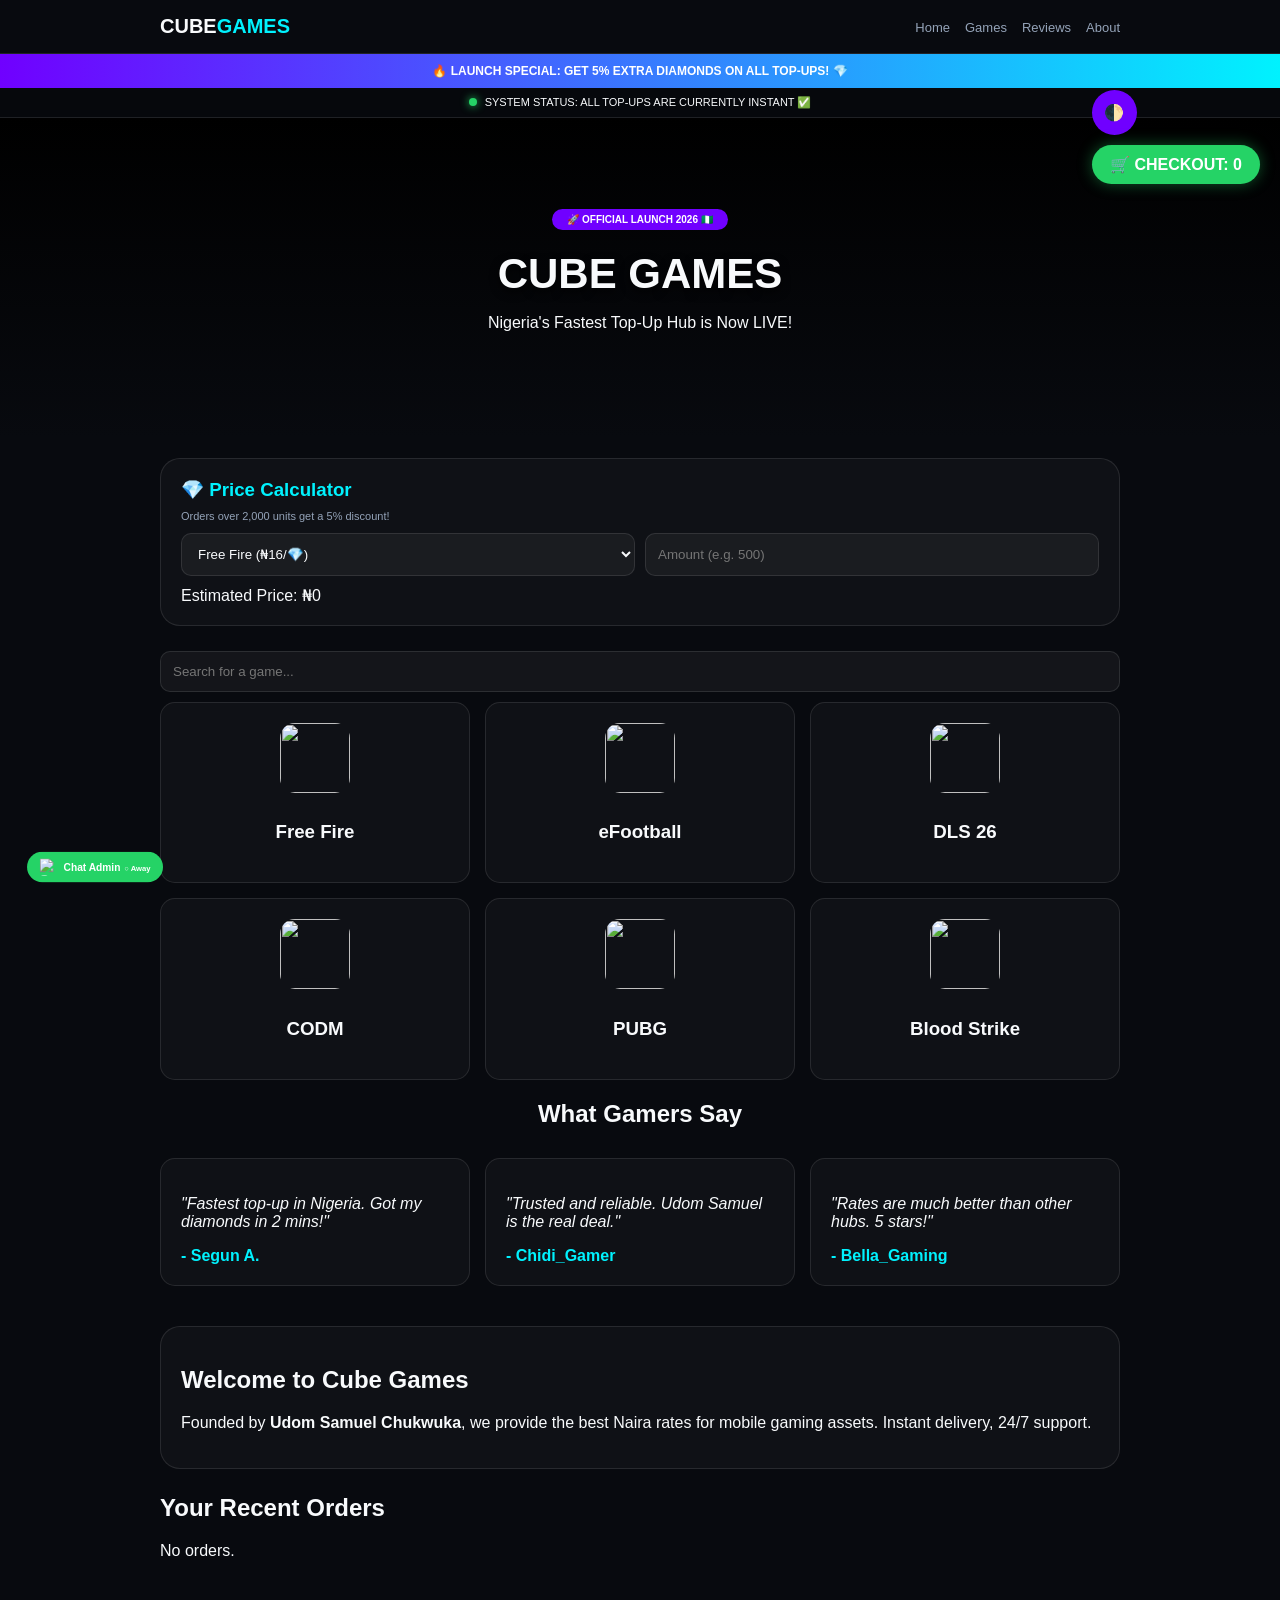
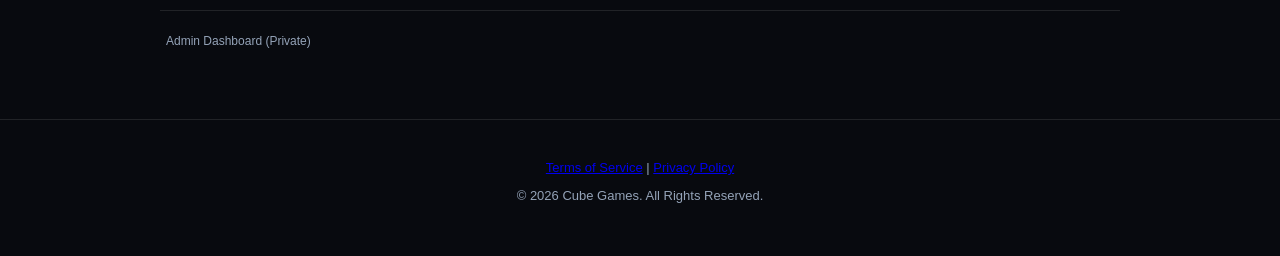
==== index.html @ 89adf10e "Update index.html" ====
<!DOCTYPE html>
<html lang="en">
<head>
    <meta charset="UTF-8">
    <meta name="viewport" content="width=device-width, initial-scale=1.0">
    <title>Cube Games | Official Launch 2026</title>
    <link rel="stylesheet" href="style.css">
</head>
<body>

    <nav class="main-nav">
        <div class="nav-container">
            <div class="logo">CUBE<span>GAMES</span></div>
            <ul class="nav-links">
                <li><a href="#">Home</a></li>
                <li><a href="#gameGrid">Games</a></li>
                <li><a href="#testimonials">Reviews</a></li>
                <li><a href="#aboutUs">About</a></li>
            </ul>
        </div>
    </nav>

    <div id="announcement-bar">🔥 LAUNCH SPECIAL: GET 5% EXTRA DIAMONDS ON ALL TOP-UPS! 💎</div>
    <div id="notification-toast" class="toast"></div>
    <div id="status-bar">
        <span id="status-dot"></span> 
        <span id="status-text">SYSTEM STATUS: ALL TOP-UPS ARE CURRENTLY INSTANT ✅</span>
    </div>

    <div class="top-controls">
        <div class="theme-switch" onclick="toggleTheme()" title="Switch Theme">🌓</div>
        <div class="cart-status pulsing-cart" onclick="openCart()">
            🛒 <span class="cart-text">CHECKOUT:</span> <span id="cart-count">0</span>
        </div>
    </div>

    <a href="https://wa.me/2349151827546" class="floating-wa" target="_blank">
        <img src="https://upload.wikimedia.org/wikipedia/commons/6/6b/WhatsApp.svg" alt="Support">
        <div class="wa-info">
            <span>Chat Admin</span>
            <small id="admin-online-status">● Online</small>
        </div>
    </a>

    <header style="background-image: url('https://images.unsplash.com/photo-1542751371-adc38448a05e?ixlib=rb-1.2.1&auto=format&fit=crop&w=1350&q=80'); background-size: cover; background-position: center;">
        <div class="header-overlay"></div>
        <div class="header-content">
            <div class="badge">🚀 OFFICIAL LAUNCH 2026 🇳🇬</div>
            <h1>CUBE GAMES</h1>
            <p>Nigeria's Fastest Top-Up Hub is Now LIVE!</p>
        </div>
    </header>

    <div class="container">
        <div class="calc-section">
            <h3 style="margin-top:0; color:var(--primary-neon);">💎 Price Calculator</h3>
            <p style="font-size: 11px; color: var(--text-dim); margin-top: -10px;">Orders over 2,000 units get a 5% discount!</p>
            <div class="calc-grid">
                <select id="calcGame" onchange="calculatePrice()">
                    <option value="16">Free Fire (₦16/💎)</option>
                    <option value="25">eFootball (₦25/🪙)</option>
                    <option value="22">PUBG (₦22/UC)</option>
                    <option value="20">CODM (₦20/CP)</option>
                    <option value="18">DLS (₦18/💎)</option>
                </select>
                <input type="number" id="calcAmount" placeholder="Amount (e.g. 500)" onkeyup="calculatePrice()">
            </div>
            <div id="calcResult">Estimated Price: ₦0</div>
        </div>

        <div class="search-container">
            <input type="text" id="gameSearch" placeholder="Search for a game..." onkeyup="filterGames()">
        </div>

        <div class="game-grid" id="gameGrid">
            <div class="game-card" onclick="openModal('Free Fire', ['100 Diamonds - ₦1,600', '210 Diamonds - ₦3,200', '530 Diamonds - ₦7,800', 'Weekly Membership - ₦2,800', 'Level Up Pass - ₦1,500', 'Free Fire Airdrop - ₦0'])">
                <img src="https://img-cdn-sg.payermax.com/shoplay365/prod/upload/app-goods/freefire_appicon20241213090003604.png" class="game-icon-img">
                <h3 class="game-name">Free Fire</h3>
            </div>
            <div class="game-card" onclick="openModal('eFootball', ['130 Coins - ₦1,850', '340 Coins - ₦4,500', '1040 Coins - ₦12,800', '2130 Coins - ₦24,500'])">
                <img src="https://encrypted-tbn0.gstatic.com/images?q=tbn:ANd9GcSPVoiqntxOdwGFkT7midkw8xbImnIUMeHL_JVeakk0kyO04K9OmxuhFWQ&s=10" class="game-icon-img">
                <h3 class="game-name">eFootball</h3>
            </div>
            <div class="game-card" onclick="openModal('DLS 26', ['90 Gems - ₦4,400', '400 Gems - ₦16,000', '1200 Gems - ₦44,000', '900 coins - ₦4,400', 'Season pass - ₦9,900', '1750 coins - ₦10,500', '3000 coins - ₦18,150', '5000 coins - ₦22,000', 'Premium season pass - ₦22,000'])">
                <img src="https://encrypted-tbn0.gstatic.com/images?q=tbn:ANd9GcSEayW0Mo0uObboH7kC8DFHRK_MJM0CxOuMrg&s" class="game-icon-img">
                <h3 class="game-name">DLS 26</h3>
            </div>
            <div class="game-card" onclick="openModal('CODM', ['80 CP - ₦1,650', '420 CP - ₦8,200', '880 CP - ₦16,500'])">
                <img src="https://cdn.moogold.com/2022/03/call-of-duty-mobile-logo.jpg" class="game-icon-img">
                <h3 class="game-name">CODM</h3>
            </div>
            <div class="game-card" onclick="openModal('PUBG Mobile', ['60 UC - ₦1,600', '325 UC - ₦7,500', '660 UC - ₦14,500'])">
                <img src="https://encrypted-tbn0.gstatic.com/images?q=tbn:ANd9GcT4KChtUlCkYBJU451pxFocL4vnPGiYvDa-sA&s" class="game-icon-img">
                <h3 class="game-name">PUBG</h3>
            </div>
            <div class="game-card" onclick="openModal('Blood Strike', ['100 Gold - ₦1,500', '500 Gold - ₦6,800', 'Strike Pass - ₦5,200'])">
                <img src="https://encrypted-tbn0.gstatic.com/images?q=tbn:ANd9GcTPVgY9WkIyJa5z8Hnwk3dyuMGz60n7Hf4eqalYZx1JTW2uKKSNlYnVenY&s=10" class="game-icon-img">
                <h3 class="game-name">Blood Strike</h3>
            </div>
        </div>

        <section class="testimonials" id="testimonials">
            <h2 style="text-align: center; margin-bottom: 30px;">What Gamers Say</h2>
            <div class="testimonial-grid">
                <div class="t-card"><p>"Fastest top-up in Nigeria. Got my diamonds in 2 mins!"</p><b>- Segun A.</b></div>
                <div class="t-card"><p>"Trusted and reliable. Udom Samuel is the real deal."</p><b>- Chidi_Gamer</b></div>
                <div class="t-card"><p>"Rates are much better than other hubs. 5 stars!"</p><b>- Bella_Gaming</b></div>
            </div>
        </section>

        <section class="about-section" id="aboutUs">
            <h2>Welcome to Cube Games</h2>
            <p>Founded by <b>Udom Samuel Chukwuka</b>, we provide the best Naira rates for mobile gaming assets. Instant delivery, 24/7 support.</p>
        </section>

        <div class="history-section"><h2>Your Recent Orders</h2><div id="historyList"></div></div>

        <div class="admin-panel" style="margin-top: 50px; border-top: 1px solid var(--glass-border); padding-top: 20px;">
            <button onclick="accessAdmin()" style="background:none; border:none; color:var(--text-dim); cursor:pointer; font-size:12px;">Admin Dashboard (Private)</button>
            <div id="adminContent" style="display:none; margin-top:20px;">
                <div style="background:var(--secondary-neon); padding:15px; border-radius:15px; text-align:center; color:white; margin-bottom:15px;">
                    <p style="margin:0; opacity:0.8;">Total Revenue (Approved)</p>
                    <h2 id="totalEarnings" style="margin:5px 0;">₦0</h2>
                </div>
                <div id="adminOrderList"></div>
                <button onclick="logoutAdmin()" class="close-btn" style="width:100%; margin-top:10px; background:var(--error-red); border:none; height:40px; border-radius:10px; color:white;">Logout</button>
            </div>
        </div>
    </div>

    <div id="cartOverlay" class="cart-modal"><div class="cart-content">
        <h2>Your Cart</h2>
        <div id="cartItemsList"></div>
        
        <div style="background:rgba(128,128,128,0.1); padding:15px; border-radius:12px; margin:15px 0;">
            <p style="margin-bottom:10px; font-weight:bold; font-size:13px;">Choose Payment Method:</p>
            <select id="paymentMethod" onchange="updatePaymentInfo()" style="margin-bottom:10px;">
                <option value="opay">OPay (9050916159)</option>
                <option value="palmpay">PalmPay (9151827546)</option>
            </select>
            <div id="paymentDisplay" style="font-size: 13px; text-align: left; padding: 10px; background: rgba(0,0,0,0.2); border-radius: 8px;">
                <b>Bank:</b> <span id="bankName">OPay</span><br>
                <b>Name:</b> UDOM SAMUEL C.<br>
                <b>Account:</b> <span id="bankAcct">9050916159</span>
            </div>
            <button onclick="copyCurrentBank()" style="background:var(--primary-neon); border:none; padding:8px 15px; border-radius:8px; font-size:11px; font-weight:bold; cursor:pointer; color:black; margin-top:10px; width:100%;">COPY ACCOUNT NUMBER</button>
        </div>

        <div style="font-size:11px; margin-bottom:15px; display:flex; gap:8px; text-align:left;">
            <input type="checkbox" id="termsAgree" style="width:18px; height:18px;"> 
            <label for="termsAgree">I confirm my Game ID is correct and I have made the payment.</label>
        </div>
        <button class="checkout-btn" onclick="processPayment()">SEND PROOF ON WHATSAPP</button>
        <button class="close-btn" onclick="closeCart()" style="width:100%; margin-top:10px; height:45px; border:none; border-radius:10px; background:#333; color:white;">Back</button>
    </div></div>

    <div id="priceModal" class="modal"><div class="modal-content">
        <h2 id="modalTitle"></h2>
        <input type="text" id="playerID" placeholder="Enter Player ID">
        <div id="extraFields" style="display:none;"><input type="text" id="orderNote" placeholder="Airdrop Price or Specific Request"></div>
        <div id="priceOptions"></div>
        <button class="close-btn" onclick="closeModal()" style="width:100%; height:45px; border:none; border-radius:10px; background:#333; color:white;">Cancel</button>
    </div></div>

    <div id="legalModal" class="modal"><div class="modal-content">
        <h2 id="legalTitle"></h2>
        <div id="legalBody" style="font-size:13px; color:var(--text-dim); line-height: 1.5; white-space: pre-line;"></div>
        <button class="close-btn" onclick="closeLegal()" style="width:100%; margin-top:15px; height:40px; border:none; border-radius:10px; background:var(--primary-neon); color:black; font-weight:bold;">Close</button>
    </div></div>

    <footer>
        <div class="footer-links">
            <a href="javascript:void(0)" onclick="openLegal('terms')">Terms of Service</a> | 
            <a href="javascript:void(0)" onclick="openLegal('privacy')">Privacy Policy</a>
        </div>
        <p>© 2026 Cube Games. All Rights Reserved.</p>
    </footer>

    <script src="script.js"></script>
</body>
</html>
---- style.css ----
:root {
    --primary-neon: #00f2fe; --secondary-neon: #7000ff; --accent-green: #25D366; --error-red: #ff4757;
    --bg-dark: #080a0f; --text-main: #f8fafc; --text-dim: #94a3b8;
    --card-bg: rgba(255, 255, 255, 0.03); --glass-border: rgba(255, 255, 255, 0.1);
}

body.light-mode { --bg-dark: #f0f4f8; --text-main: #1a202c; --text-dim: #4a5568; --card-bg: #ffffff; --glass-border: rgba(0,0,0,0.1); }

* { box-sizing: border-box; -webkit-tap-highlight-color: transparent; scroll-behavior: smooth; }
body { margin: 0; background: var(--bg-dark); color: var(--text-main); font-family: 'Segoe UI', sans-serif; transition: 0.3s; }

.main-nav { background: var(--bg-dark); border-bottom: 1px solid var(--glass-border); padding: 15px 0; position: sticky; top: 0; z-index: 1200; }
.nav-container { max-width: 1000px; margin: 0 auto; display: flex; justify-content: space-between; align-items: center; padding: 0 20px; }
.logo { font-weight: bold; font-size: 20px; }
.logo span { color: var(--primary-neon); }
.nav-links { list-style: none; display: flex; gap: 15px; margin: 0; }
.nav-links a { text-decoration: none; color: var(--text-dim); font-size: 13px; }

#announcement-bar { background: linear-gradient(90deg, var(--secondary-neon), var(--primary-neon)); color: white; text-align: center; padding: 10px; font-size: 12px; font-weight: bold; }
#status-bar { padding: 8px; text-align: center; font-size: 11px; background: rgba(0,0,0,0.2); border-bottom: 1px solid var(--glass-border); }
#status-dot { height: 8px; width: 8px; background: var(--accent-green); border-radius: 50%; display: inline-block; margin-right: 5px; box-shadow: 0 0 8px var(--accent-green); }

header { height: 320px; display: flex; align-items: center; justify-content: center; background: #000; position: relative; overflow: hidden; }
.header-overlay { position: absolute; width: 100%; height: 100%; background: linear-gradient(to bottom, transparent, var(--bg-dark)); }
.header-content { position: relative; z-index: 2; text-align: center; }
.header-content h1 { font-size: 42px; margin: 10px 0; text-shadow: 0 4px 10px rgba(0,0,0,0.8); }
.badge { background: var(--secondary-neon); color: white; padding: 5px 15px; border-radius: 50px; font-size: 10px; font-weight: bold; margin-bottom: 10px; display: inline-block; }

.container { max-width: 1000px; margin: 0 auto; padding: 20px; }
.calc-section, .about-section { background: var(--card-bg); padding: 20px; border-radius: 20px; border: 1px solid var(--glass-border); margin-bottom: 25px; }
.calc-grid { display: grid; grid-template-columns: 1fr 1fr; gap: 10px; margin-top: 10px; }

.game-grid { display: grid; grid-template-columns: repeat(2, 1fr); gap: 15px; }
@media (min-width: 768px) { .game-grid { grid-template-columns: repeat(3, 1fr); } }

.game-card { background: var(--card-bg); border: 1px solid var(--glass-border); padding: 20px; border-radius: 15px; text-align: center; cursor: pointer; transition: 0.3s; }
.game-card:hover { transform: translateY(-5px); border-color: var(--primary-neon); }
.game-icon-img { width: 70px; height: 70px; border-radius: 15px; margin-bottom: 10px; }

.top-controls { position: fixed; top: 90px; right: 20px; display: flex; flex-direction: column; gap: 10px; z-index: 1100; }
.theme-switch { background: var(--secondary-neon); color: white; width: 45px; height: 45px; border-radius: 50%; display: flex; align-items: center; justify-content: center; cursor: pointer; }
.cart-status { background: var(--accent-green) !important; color: white; padding: 10px 18px; border-radius: 50px; cursor: pointer; font-weight: bold; box-shadow: 0 0 15px rgba(37,211,102,0.4); }
.pulsing-cart { animation: pulse-green 2s infinite; }
@keyframes pulse-green { 0% { transform: scale(1); } 70% { transform: scale(1.05); } 100% { transform: scale(1); } }

.floating-wa { position: fixed; bottom: 15px; left: 15px; background: var(--accent-green); color: white; padding: 8px 15px; border-radius: 50px; text-decoration: none; z-index: 1500; display: flex; align-items: center; gap: 8px; font-weight: bold;transform: scale(0.85); /* Shrinks the entire button by 15% */}

.floating-wa img { width: 20px; /* Smaller WhatsApp logo */height: 20px; }

.wa-info span { font-size: 12px; /* Smaller text */ }

.wa-info small { font-size: 9px;}


.modal, .cart-modal { display: none; position: fixed; top: 0; left: 0; width: 100%; height: 100%; background: rgba(0,0,0,0.85); z-index: 2000; justify-content: center; align-items: center; backdrop-filter: blur(8px); }
.modal-content, .cart-content { background: var(--bg-dark); padding: 25px; border-radius: 25px; width: 90%; max-width: 400px; border: 1px solid var(--glass-border); text-align: center; }

input, select { width: 100%; padding: 12px; margin-bottom: 10px; background: rgba(128,128,128,0.1); border: 1px solid var(--glass-border); color: var(--text-main); border-radius: 10px; outline: none; }
.checkout-btn { width: 100%; padding: 15px; background: var(--accent-green); border: none; color: white; border-radius: 12px; font-weight: bold; cursor: pointer; }

.testimonial-grid { display: grid; grid-template-columns: repeat(auto-fit, minmax(250px, 1fr)); gap: 15px; margin-bottom: 40px; }
.t-card { background: var(--card-bg); border: 1px solid var(--glass-border); padding: 20px; border-radius: 15px; font-style: italic; }
.t-card b { display: block; margin-top: 10px; font-style: normal; color: var(--primary-neon); }

footer { text-align: center; padding: 40px 20px; border-top: 1px solid var(--glass-border); margin-top: 50px; font-size: 13px; color: var(--text-dim); }
.toast { position: fixed; bottom: 20px; right: -350px; background: #111; border-left: 4px solid var(--primary-neon); padding: 15px; transition: 0.5s; z-index: 3000; color: white; border-radius: 8px; }
.toast.show { right: 20px; }
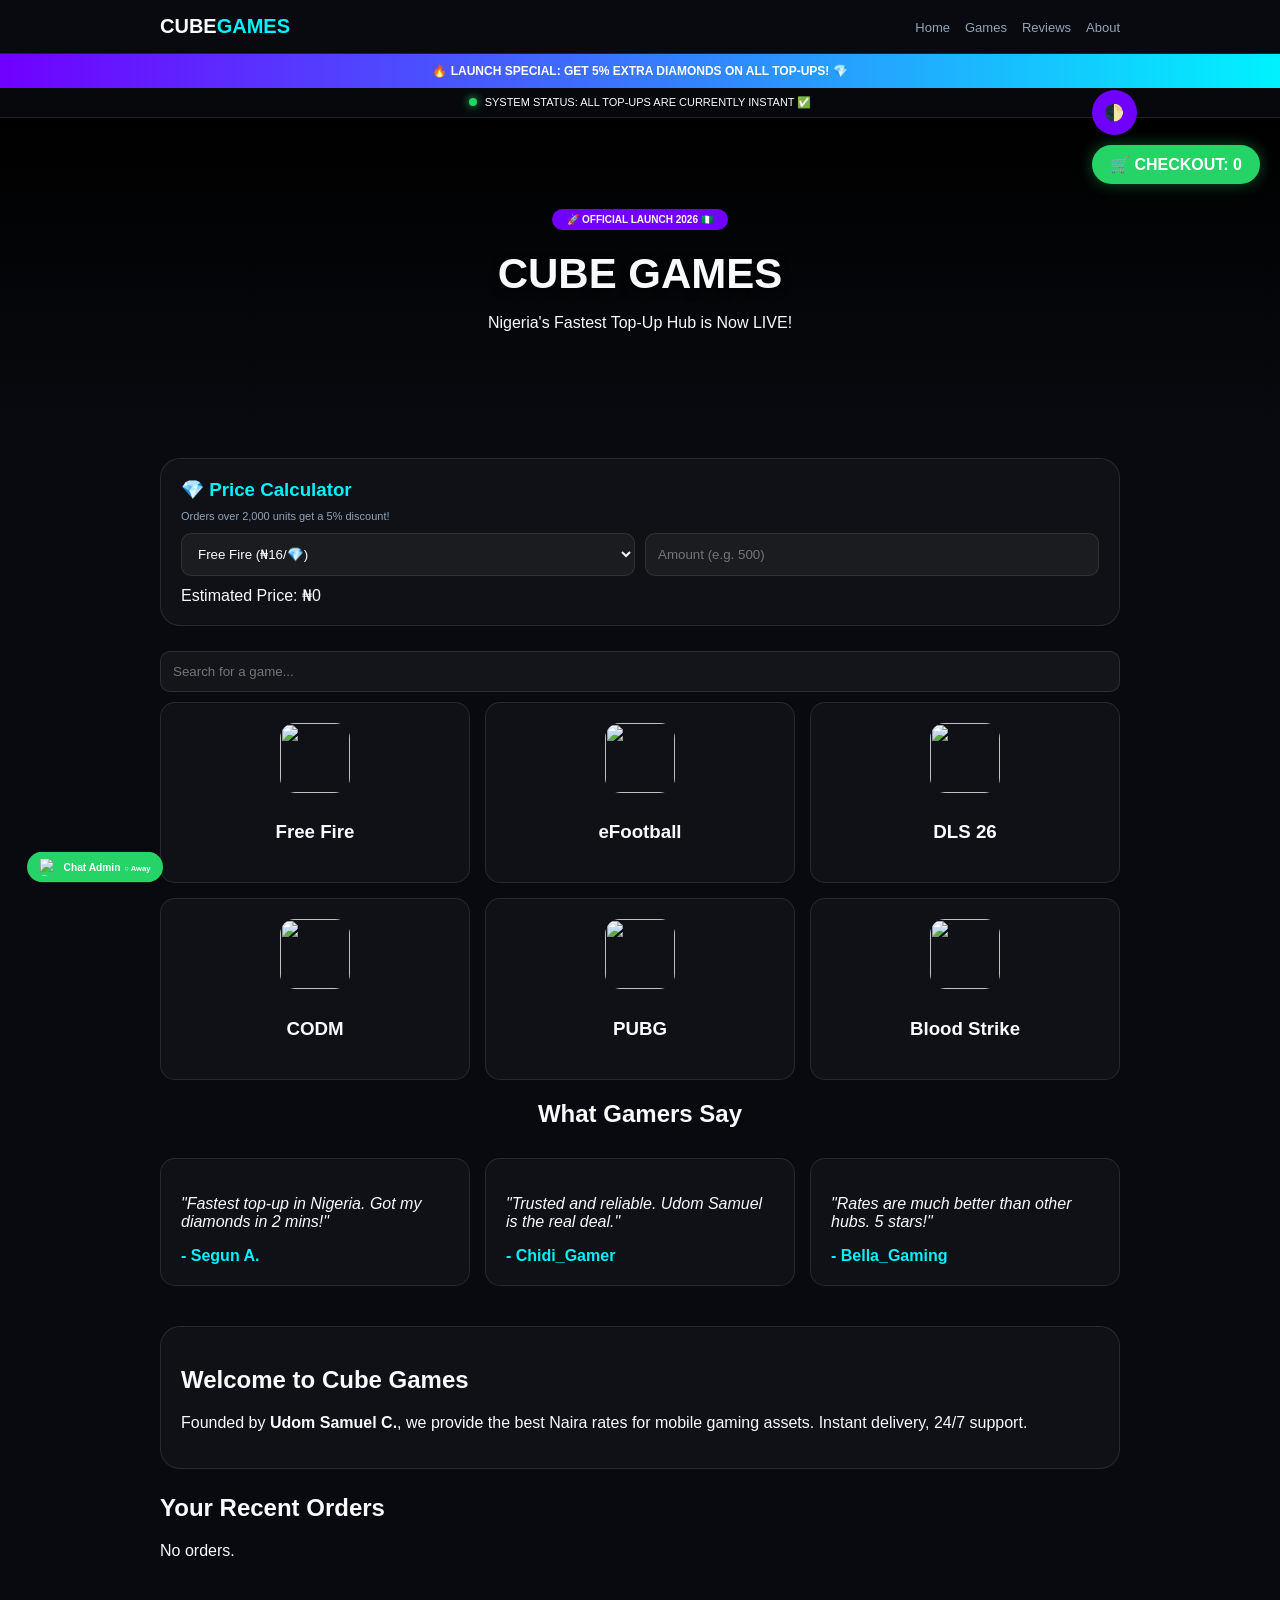
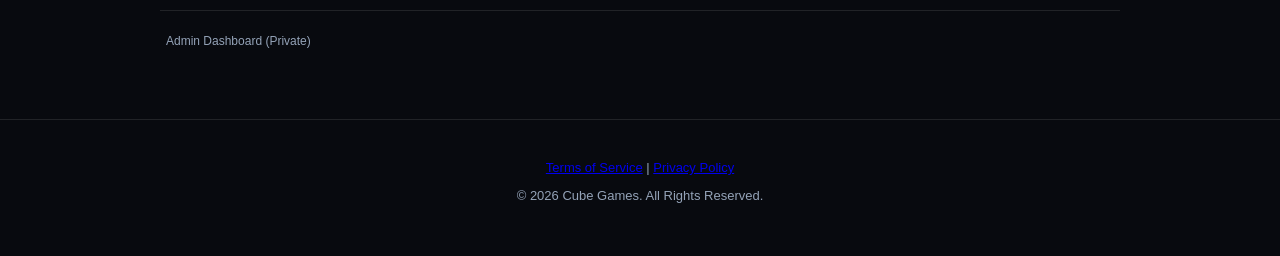
==== commit 34d213f8: "Update index.html" ====
--- a/index.html
+++ b/index.html
@@ -73,23 +73,23 @@
         </div>
 
         <div class="game-grid" id="gameGrid">
-            <div class="game-card" onclick="openModal('Free Fire', ['100 Diamonds - ₦1,600', '210 Diamonds - ₦3,200', '530 Diamonds - ₦7,800', 'Weekly Membership - ₦2,800', 'Level Up Pass - ₦1,500', 'Free Fire Airdrop - ₦0'])">
+            <div class="game-card" onclick="openModal('Free Fire', ['100 Diamonds - ₦1,600', '210 Diamonds - ₦3,200', '530 Diamonds - ₦7,800', '1000 Diamonds - ₦16,000', '2000 Diamonds - ₦31,800', 'Weekly Membership - ₦2,800', 'Level Up Pass - ₦1,500', 'Free Fire Airdrop - ₦0'])">
                 <img src="https://img-cdn-sg.payermax.com/shoplay365/prod/upload/app-goods/freefire_appicon20241213090003604.png" class="game-icon-img">
                 <h3 class="game-name">Free Fire</h3>
             </div>
-            <div class="game-card" onclick="openModal('eFootball', ['130 Coins - ₦1,850', '340 Coins - ₦4,500', '1040 Coins - ₦12,800', '2130 Coins - ₦24,500'])">
+            <div class="game-card" onclick="openModal('eFootball', ['137 Coins - ₦2,100', '315 Coins - ₦4,800', '578 Coins - ₦8,400', '788 Coins - ₦11,500', '1092 Coins - ₦16,000', '2237 Coins - ₦32,000', '3413 Coins - ₦46,500', '5985 Coins - ₦76,500'])">
                 <img src="https://encrypted-tbn0.gstatic.com/images?q=tbn:ANd9GcSPVoiqntxOdwGFkT7midkw8xbImnIUMeHL_JVeakk0kyO04K9OmxuhFWQ&s=10" class="game-icon-img">
                 <h3 class="game-name">eFootball</h3>
             </div>
-            <div class="game-card" onclick="openModal('DLS 26', ['90 Gems - ₦4,400', '400 Gems - ₦16,000', '1200 Gems - ₦44,000', '900 coins - ₦4,400', 'Season pass - ₦9,900', '1750 coins - ₦10,500', '3000 coins - ₦18,150', '5000 coins - ₦22,000', 'Premium season pass - ₦22,000'])">
+            <div class="game-card" onclick="openModal('DLS 26', ['90 Diamonds - ₦4,400', '900 Coins - ₦4,400', 'Season pass - ₦9,900', '1750 coins - ₦10,450', '400 Diamonds - ₦16,500', '3000 Coins - ₦18,150', 'Premium Season Pass - ₦22,000', '5000 Coins - ₦22,000', '910 Diamonds - ₦33,000', '2700 Diamonds - ₦77,000', '9000 Coins - ₦85,000', '6000 Diamonds - ₦150,000'])">
                 <img src="https://encrypted-tbn0.gstatic.com/images?q=tbn:ANd9GcSEayW0Mo0uObboH7kC8DFHRK_MJM0CxOuMrg&s" class="game-icon-img">
                 <h3 class="game-name">DLS 26</h3>
             </div>
-            <div class="game-card" onclick="openModal('CODM', ['80 CP - ₦1,650', '420 CP - ₦8,200', '880 CP - ₦16,500'])">
+            <div class="game-card" onclick="openModal('CODM', ['30 CP - ₦660', '80 CP - ₦1,650', '420 CP - ₦8,250', '880 CP - ₦16,500', '2400 CP -₦41,250', '5000 CP - ₦82,500', '10800 CP - ₦160,000', 'Battle Pass - ₦7,400', 'Battle Pass Bundle - ₦18,150'])">
                 <img src="https://cdn.moogold.com/2022/03/call-of-duty-mobile-logo.jpg" class="game-icon-img">
                 <h3 class="game-name">CODM</h3>
             </div>
-            <div class="game-card" onclick="openModal('PUBG Mobile', ['60 UC - ₦1,600', '325 UC - ₦7,500', '660 UC - ₦14,500'])">
+            <div class="game-card" onclick="openModal('PUBG Mobile', ['60 UC - ₦2,145', '300 + 25 UC - ₦9,075', '600 + 60 UC - ₦17,600', '1,500 + 300 - ₦42,350', '3,000 + 850 UC - ₦85,250', '6,000 + 2,100 UC - ₦85,650'])">
                 <img src="https://encrypted-tbn0.gstatic.com/images?q=tbn:ANd9GcT4KChtUlCkYBJU451pxFocL4vnPGiYvDa-sA&s" class="game-icon-img">
                 <h3 class="game-name">PUBG</h3>
             </div>
@@ -110,7 +110,7 @@
 
         <section class="about-section" id="aboutUs">
             <h2>Welcome to Cube Games</h2>
-            <p>Founded by <b>Udom Samuel Chukwuka</b>, we provide the best Naira rates for mobile gaming assets. Instant delivery, 24/7 support.</p>
+            <p>Founded by <b>Udom Samuel C.</b>, we provide the best Naira rates for mobile gaming assets. Instant delivery, 24/7 support.</p>
         </section>
 
         <div class="history-section"><h2>Your Recent Orders</h2><div id="historyList"></div></div>
@@ -178,4 +178,5 @@
 
     <script src="script.js"></script>
 </body>
-</html>
+                </html>
+    
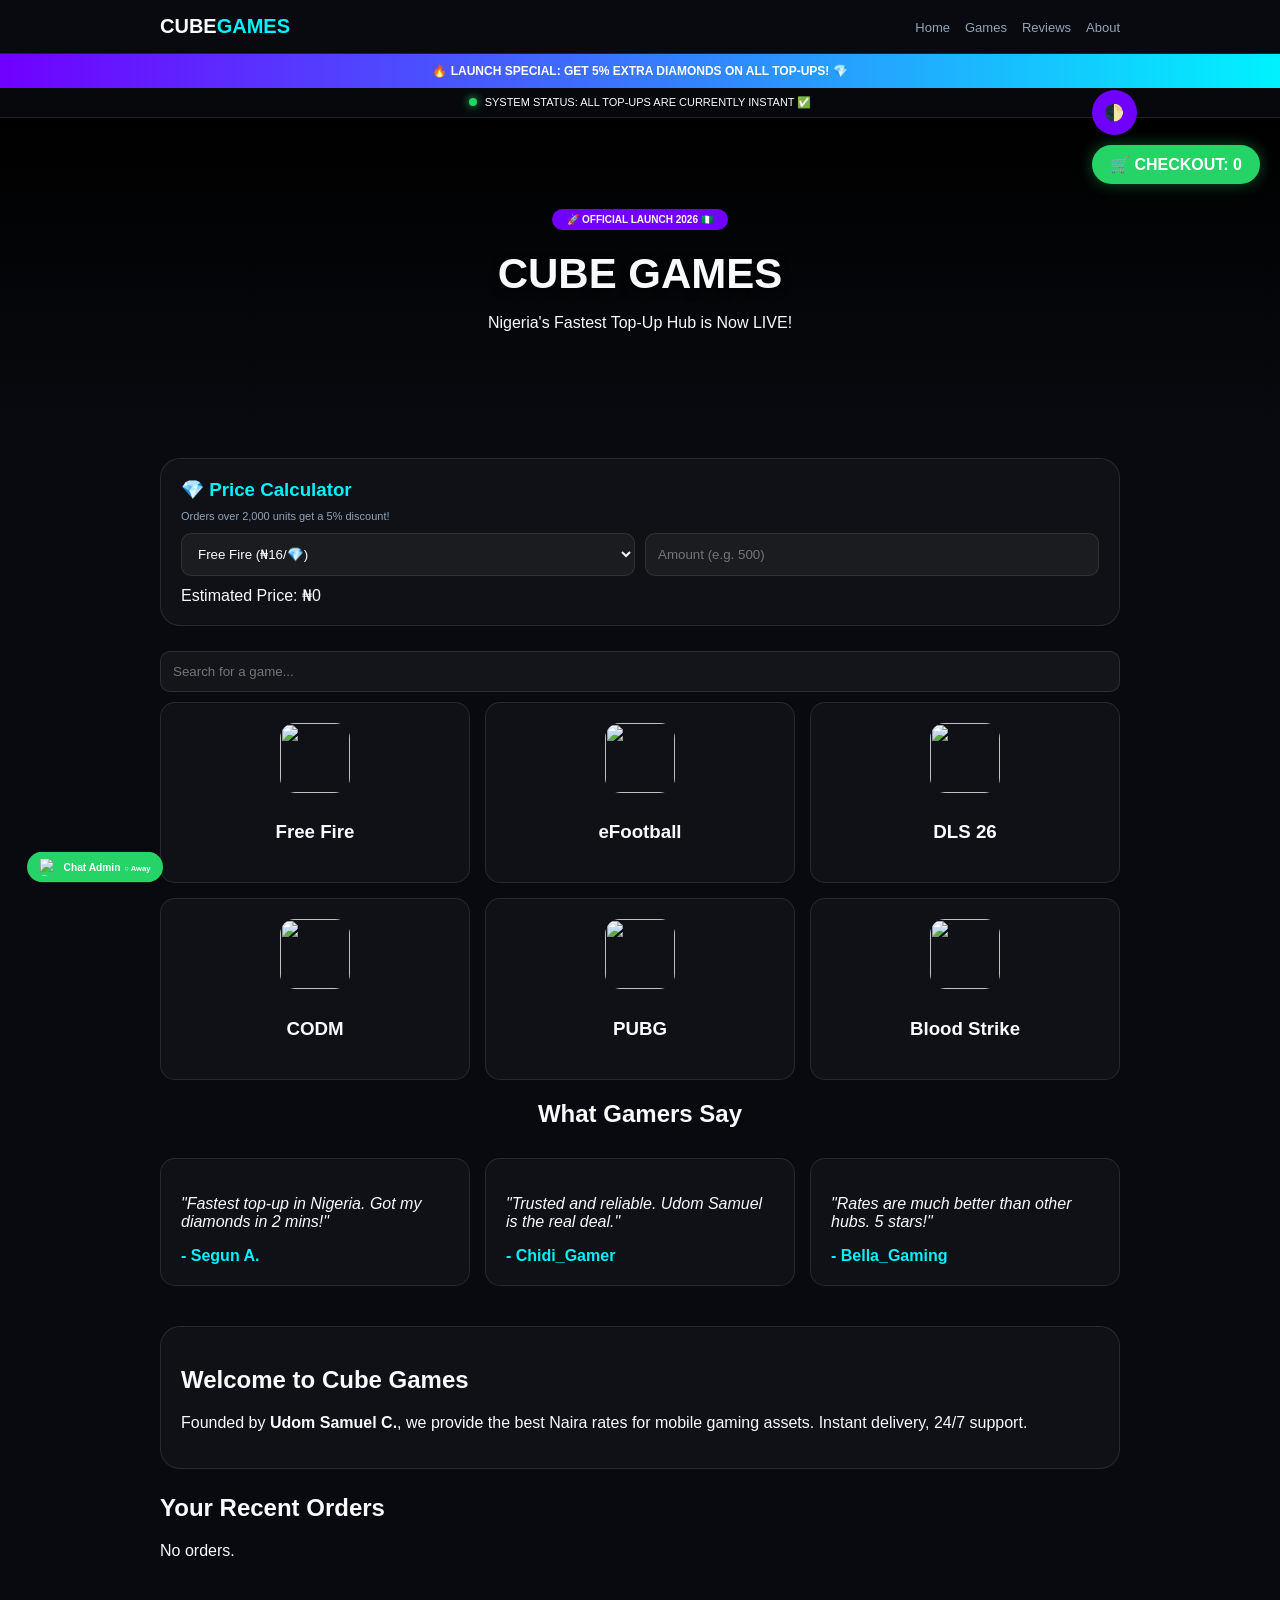
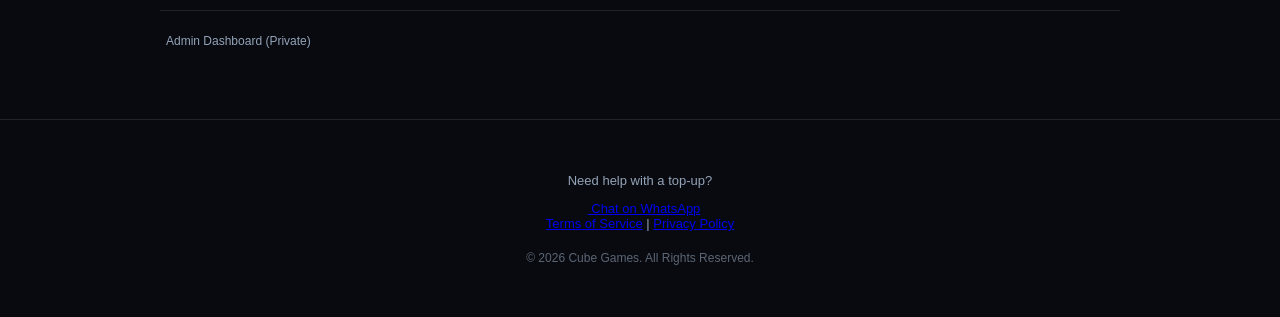
==== commit 7ba11134: "Update index.html" ====
--- a/index.html
+++ b/index.html
@@ -12,8 +12,8 @@
         <div class="nav-container">
             <div class="logo">CUBE<span>GAMES</span></div>
             <ul class="nav-links">
-                <li><a href="#">Home</a></li>
-                <li><a href="#gameGrid">Games</a></li>
+                <li><a href="#" onclick="closePanel()">Home</a></li>
+                <li><a href="#gameGrid" onclick="closePanel()">Games</a></li>
                 <li><a href="#testimonials">Reviews</a></li>
                 <li><a href="#aboutUs">About</a></li>
             </ul>
@@ -52,7 +52,8 @@
     </header>
 
     <div class="container">
-        <div class="calc-section">
+        
+        <div class="calc-section" id="calcSection">
             <h3 style="margin-top:0; color:var(--primary-neon);">💎 Price Calculator</h3>
             <p style="font-size: 11px; color: var(--text-dim); margin-top: -10px;">Orders over 2,000 units get a 5% discount!</p>
             <div class="calc-grid">
@@ -68,35 +69,53 @@
             <div id="calcResult">Estimated Price: ₦0</div>
         </div>
 
-        <div class="search-container">
+        <div class="search-container" id="searchContainer">
             <input type="text" id="gameSearch" placeholder="Search for a game..." onkeyup="filterGames()">
         </div>
 
         <div class="game-grid" id="gameGrid">
-            <div class="game-card" onclick="openModal('Free Fire', ['100 Diamonds - ₦1,600', '210 Diamonds - ₦3,200', '530 Diamonds - ₦7,800', '1000 Diamonds - ₦16,000', '2000 Diamonds - ₦31,800', 'Weekly Membership - ₦2,800', 'Level Up Pass - ₦1,500', 'Free Fire Airdrop - ₦0'])">
+            <div class="game-card" onclick="openPanel('Free Fire', ['100 Diamonds - ₦1,600', '210 Diamonds - ₦3,200', '530 Diamonds - ₦7,800', '1000 Diamonds - ₦16,000', '2000 Diamonds - ₦31,800', 'Weekly Membership - ₦3,200', 'Level Up Pass - ₦7,100', 'Free Fire Airdrop - ₦0'])">
                 <img src="https://img-cdn-sg.payermax.com/shoplay365/prod/upload/app-goods/freefire_appicon20241213090003604.png" class="game-icon-img">
                 <h3 class="game-name">Free Fire</h3>
             </div>
-            <div class="game-card" onclick="openModal('eFootball', ['137 Coins - ₦2,100', '315 Coins - ₦4,800', '578 Coins - ₦8,400', '788 Coins - ₦11,500', '1092 Coins - ₦16,000', '2237 Coins - ₦32,000', '3413 Coins - ₦46,500', '5985 Coins - ₦76,500'])">
+            <div class="game-card" onclick="openPanel('eFootball', ['137 Coins - ₦2,100', '315 Coins - ₦4,800', '578 Coins - ₦8,400', '788 Coins - ₦11,500', '1092 Coins - ₦16,000', '2237 Coins - ₦32,000', '3413 Coins - ₦46,500', '5985 Coins - ₦76,500'])">
                 <img src="https://encrypted-tbn0.gstatic.com/images?q=tbn:ANd9GcSPVoiqntxOdwGFkT7midkw8xbImnIUMeHL_JVeakk0kyO04K9OmxuhFWQ&s=10" class="game-icon-img">
                 <h3 class="game-name">eFootball</h3>
             </div>
-            <div class="game-card" onclick="openModal('DLS 26', ['90 Diamonds - ₦4,400', '900 Coins - ₦4,400', 'Season pass - ₦9,900', '1750 coins - ₦10,450', '400 Diamonds - ₦16,500', '3000 Coins - ₦18,150', 'Premium Season Pass - ₦22,000', '5000 Coins - ₦22,000', '910 Diamonds - ₦33,000', '2700 Diamonds - ₦77,000', '9000 Coins - ₦85,000', '6000 Diamonds - ₦150,000'])">
+            <div class="game-card" onclick="openPanel('DLS 26', ['90 Diamonds - ₦4,400', '900 Coins - ₦4,400', 'Season pass - ₦9,900', '1750 coins - ₦10,450', '400 Diamonds - ₦16,500', '3000 Coins - ₦18,150', 'Premium Season Pass - ₦22,000', '5000 Coins - ₦22,000', '910 Diamonds - ₦33,000', '2700 Diamonds - ₦77,000', '9000 Coins - ₦85,000', '6000 Diamonds - ₦150,000'])">
                 <img src="https://encrypted-tbn0.gstatic.com/images?q=tbn:ANd9GcSEayW0Mo0uObboH7kC8DFHRK_MJM0CxOuMrg&s" class="game-icon-img">
                 <h3 class="game-name">DLS 26</h3>
             </div>
-            <div class="game-card" onclick="openModal('CODM', ['30 CP - ₦660', '80 CP - ₦1,650', '420 CP - ₦8,250', '880 CP - ₦16,500', '2400 CP -₦41,250', '5000 CP - ₦82,500', '10800 CP - ₦160,000', 'Battle Pass - ₦7,400', 'Battle Pass Bundle - ₦18,150'])">
+            <div class="game-card" onclick="openPanel('CODM', ['30 CP - ₦660', '80 CP - ₦1,650', '420 CP - ₦8,250', '880 CP - ₦16,500', '2400 CP - ₦41,250', '5000 CP - ₦82,500', '10800 CP - ₦160,000', 'Battle Pass - ₦7,400', 'Battle Pass Bundle - ₦18,150'])">
                 <img src="https://cdn.moogold.com/2022/03/call-of-duty-mobile-logo.jpg" class="game-icon-img">
                 <h3 class="game-name">CODM</h3>
             </div>
-            <div class="game-card" onclick="openModal('PUBG Mobile', ['60 UC - ₦2,145', '300 + 25 UC - ₦9,075', '600 + 60 UC - ₦17,600', '1,500 + 300 - ₦42,350', '3,000 + 850 UC - ₦85,250', '6,000 + 2,100 UC - ₦85,650'])">
+            <div class="game-card" onclick="openPanel('PUBG Mobile', ['60 UC - ₦2,145', '300 + 25 UC - ₦9,075', '600 + 60 UC - ₦17,600', '1,500 + 300 - ₦42,350', '3,000 + 850 UC - ₦85,250', '6,000 + 2,100 UC - ₦85,650'])">
                 <img src="https://encrypted-tbn0.gstatic.com/images?q=tbn:ANd9GcT4KChtUlCkYBJU451pxFocL4vnPGiYvDa-sA&s" class="game-icon-img">
                 <h3 class="game-name">PUBG</h3>
             </div>
-            <div class="game-card" onclick="openModal('Blood Strike', ['100 Gold - ₦1,500', '500 Gold - ₦6,800', 'Strike Pass - ₦5,200'])">
+            <div class="game-card" onclick="openPanel('Blood Strike', ['100 Gold - ₦1,500', '500 Gold - ₦6,800', 'Strike Pass - ₦5,200'])">
                 <img src="https://encrypted-tbn0.gstatic.com/images?q=tbn:ANd9GcTPVgY9WkIyJa5z8Hnwk3dyuMGz60n7Hf4eqalYZx1JTW2uKKSNlYnVenY&s=10" class="game-icon-img">
                 <h3 class="game-name">Blood Strike</h3>
             </div>
+        </div>
+
+        <div id="game-detail-panel" style="display: none; padding: 20px; animation: fadeIn 0.3s ease; background: var(--card-bg); border-radius: 20px; border: 1px solid var(--primary-neon);">
+            <button onclick="closePanel()" style="background: #333; color: white; border: none; padding: 10px 15px; border-radius: 8px; cursor: pointer; margin-bottom: 20px; font-weight: bold;">
+                ← Back to Games
+            </button>
+            
+            <h2 id="panel-title" style="color: var(--primary-neon); margin-bottom: 5px;">Game Title</h2>
+            <p style="color: var(--text-dim); font-size: 13px; margin-bottom: 20px;">Select a package and enter your details below.</p>
+
+            <input type="text" id="playerID" placeholder="Enter Player ID" style="width: 100%; padding: 15px; border-radius: 10px; border: 1px solid #444; background: rgba(0,0,0,0.5); color: white; margin-bottom: 20px; box-sizing: border-box; font-size: 16px;">
+
+            <div id="panel-price-grid" style="display: grid; grid-template-columns: repeat(2, 1fr); gap: 12px; margin-bottom: 20px;">
+                </div>
+
+            <button class="buy-now" onclick="proceedToCheckout()" style="width: 100%; padding: 15px; background: var(--primary-neon); color: black; font-weight: bold; border: none; border-radius: 10px; cursor: pointer; font-size: 16px;">
+                Proceed to Payment
+            </button>
         </div>
 
         <section class="testimonials" id="testimonials">
@@ -113,7 +132,10 @@
             <p>Founded by <b>Udom Samuel C.</b>, we provide the best Naira rates for mobile gaming assets. Instant delivery, 24/7 support.</p>
         </section>
 
-        <div class="history-section"><h2>Your Recent Orders</h2><div id="historyList"></div></div>
+        <div class="history-section" id="historyContainer">
+            <h2>Your Recent Orders</h2>
+            <div id="historyList"></div>
+        </div>
 
         <div class="admin-panel" style="margin-top: 50px; border-top: 1px solid var(--glass-border); padding-top: 20px;">
             <button onclick="accessAdmin()" style="background:none; border:none; color:var(--text-dim); cursor:pointer; font-size:12px;">Admin Dashboard (Private)</button>
@@ -123,60 +145,63 @@
                     <h2 id="totalEarnings" style="margin:5px 0;">₦0</h2>
                 </div>
                 <div id="adminOrderList"></div>
-                <button onclick="logoutAdmin()" class="close-btn" style="width:100%; margin-top:10px; background:var(--error-red); border:none; height:40px; border-radius:10px; color:white;">Logout</button>
-            </div>
-        </div>
-    </div>
-
-    <div id="cartOverlay" class="cart-modal"><div class="cart-content">
-        <h2>Your Cart</h2>
-        <div id="cartItemsList"></div>
-        
-        <div style="background:rgba(128,128,128,0.1); padding:15px; border-radius:12px; margin:15px 0;">
-            <p style="margin-bottom:10px; font-weight:bold; font-size:13px;">Choose Payment Method:</p>
-            <select id="paymentMethod" onchange="updatePaymentInfo()" style="margin-bottom:10px;">
-                <option value="opay">OPay (9050916159)</option>
-                <option value="palmpay">PalmPay (9151827546)</option>
-            </select>
-            <div id="paymentDisplay" style="font-size: 13px; text-align: left; padding: 10px; background: rgba(0,0,0,0.2); border-radius: 8px;">
-                <b>Bank:</b> <span id="bankName">OPay</span><br>
-                <b>Name:</b> UDOM SAMUEL C.<br>
-                <b>Account:</b> <span id="bankAcct">9050916159</span>
-            </div>
-            <button onclick="copyCurrentBank()" style="background:var(--primary-neon); border:none; padding:8px 15px; border-radius:8px; font-size:11px; font-weight:bold; cursor:pointer; color:black; margin-top:10px; width:100%;">COPY ACCOUNT NUMBER</button>
-        </div>
-
-        <div style="font-size:11px; margin-bottom:15px; display:flex; gap:8px; text-align:left;">
-            <input type="checkbox" id="termsAgree" style="width:18px; height:18px;"> 
-            <label for="termsAgree">I confirm my Game ID is correct and I have made the payment.</label>
-        </div>
-        <button class="checkout-btn" onclick="processPayment()">SEND PROOF ON WHATSAPP</button>
-        <button class="close-btn" onclick="closeCart()" style="width:100%; margin-top:10px; height:45px; border:none; border-radius:10px; background:#333; color:white;">Back</button>
-    </div></div>
-
-    <div id="priceModal" class="modal"><div class="modal-content">
-        <h2 id="modalTitle"></h2>
-        <input type="text" id="playerID" placeholder="Enter Player ID">
-        <div id="extraFields" style="display:none;"><input type="text" id="orderNote" placeholder="Airdrop Price or Specific Request"></div>
-        <div id="priceOptions"></div>
-        <button class="close-btn" onclick="closeModal()" style="width:100%; height:45px; border:none; border-radius:10px; background:#333; color:white;">Cancel</button>
-    </div></div>
-
-    <div id="legalModal" class="modal"><div class="modal-content">
-        <h2 id="legalTitle"></h2>
-        <div id="legalBody" style="font-size:13px; color:var(--text-dim); line-height: 1.5; white-space: pre-line;"></div>
-        <button class="close-btn" onclick="closeLegal()" style="width:100%; margin-top:15px; height:40px; border:none; border-radius:10px; background:var(--primary-neon); color:black; font-weight:bold;">Close</button>
-    </div></div>
+                <button onclick="logoutAdmin()" class="close-btn" style="width:100%; margin-top:10px; background:var(--error-red); border:none; height:40px; border-radius:10px; color:white; cursor:pointer;">Logout</button>
+            </div>
+        </div>
+    </div>
+
+    <div id="cartOverlay" class="cart-modal">
+        <div class="cart-content">
+            <h2>Your Cart</h2>
+            <div id="cartItemsList"></div>
+            
+            <div style="background:rgba(128,128,128,0.1); padding:15px; border-radius:12px; margin:15px 0;">
+                <p style="margin-bottom:10px; font-weight:bold; font-size:13px;">Choose Payment Method:</p>
+                <select id="paymentMethod" onchange="updatePaymentInfo()" style="margin-bottom:10px;">
+                    <option value="opay">OPay (9050916159)</option>
+                    <option value="palmpay">PalmPay (9151827546)</option>
+                </select>
+                <div id="paymentDisplay" style="font-size: 13px; text-align: left; padding: 10px; background: rgba(0,0,0,0.2); border-radius: 8px;">
+                    <b>Bank:</b> <span id="bankName">OPay</span><br>
+                    <b>Name:</b> UDOM SAMUEL C.<br>
+                    <b>Account:</b> <span id="bankAcct">9050916159</span>
+                </div>
+                <button onclick="copyCurrentBank()" style="background:var(--primary-neon); border:none; padding:10px 15px; border-radius:8px; font-size:11px; font-weight:bold; cursor:pointer; color:black; margin-top:10px; width:100%;">COPY ACCOUNT NUMBER</button>
+            </div>
+
+            <div style="font-size:11px; margin-bottom:15px; display:flex; gap:8px; text-align:left;">
+                <input type="checkbox" id="termsAgree" style="width:18px; height:18px;"> 
+                <label for="termsAgree">I confirm my Game ID is correct and I have made the payment.</label>
+            </div>
+            <button class="checkout-btn" onclick="processPayment()">SEND PROOF ON WHATSAPP</button>
+            <button class="close-btn" onclick="closeCart()" style="width:100%; margin-top:10px; height:45px; border:none; border-radius:10px; background:#333; color:white; cursor:pointer;">Back</button>
+        </div>
+    </div>
+
+    <div id="legalModal" class="modal">
+        <div class="modal-content">
+            <h2 id="legalTitle"></h2>
+            <div id="legalBody" style="font-size:13px; color:var(--text-dim); line-height: 1.5; white-space: pre-line; margin-top:15px; text-align:left;"></div>
+            <button class="close-btn" onclick="closeLegal()" style="width:100%; margin-top:20px; height:40px; border:none; border-radius:10px; background:var(--primary-neon); color:black; font-weight:bold; cursor:pointer;">Close</button>
+        </div>
+    </div>
 
     <footer>
+        <div class="footer-cta">
+            <p>Need help with a top-up?</p>
+            <a href="https://wa.me/2349151827546" class="footer-wa-btn" target="_blank">
+                <img src="https://upload.wikimedia.org/wikipedia/commons/6/6b/WhatsApp.svg" alt="" style="width:18px; vertical-align:middle; margin-right:8px;">
+                Chat on WhatsApp
+            </a>
+        </div>
         <div class="footer-links">
             <a href="javascript:void(0)" onclick="openLegal('terms')">Terms of Service</a> | 
             <a href="javascript:void(0)" onclick="openLegal('privacy')">Privacy Policy</a>
         </div>
-        <p>© 2026 Cube Games. All Rights Reserved.</p>
+        <p style="margin-top: 20px; font-size: 12px; opacity: 0.6;">© 2026 Cube Games. All Rights Reserved.</p>
     </footer>
 
     <script src="script.js"></script>
 </body>
                 </html>
-    
+                
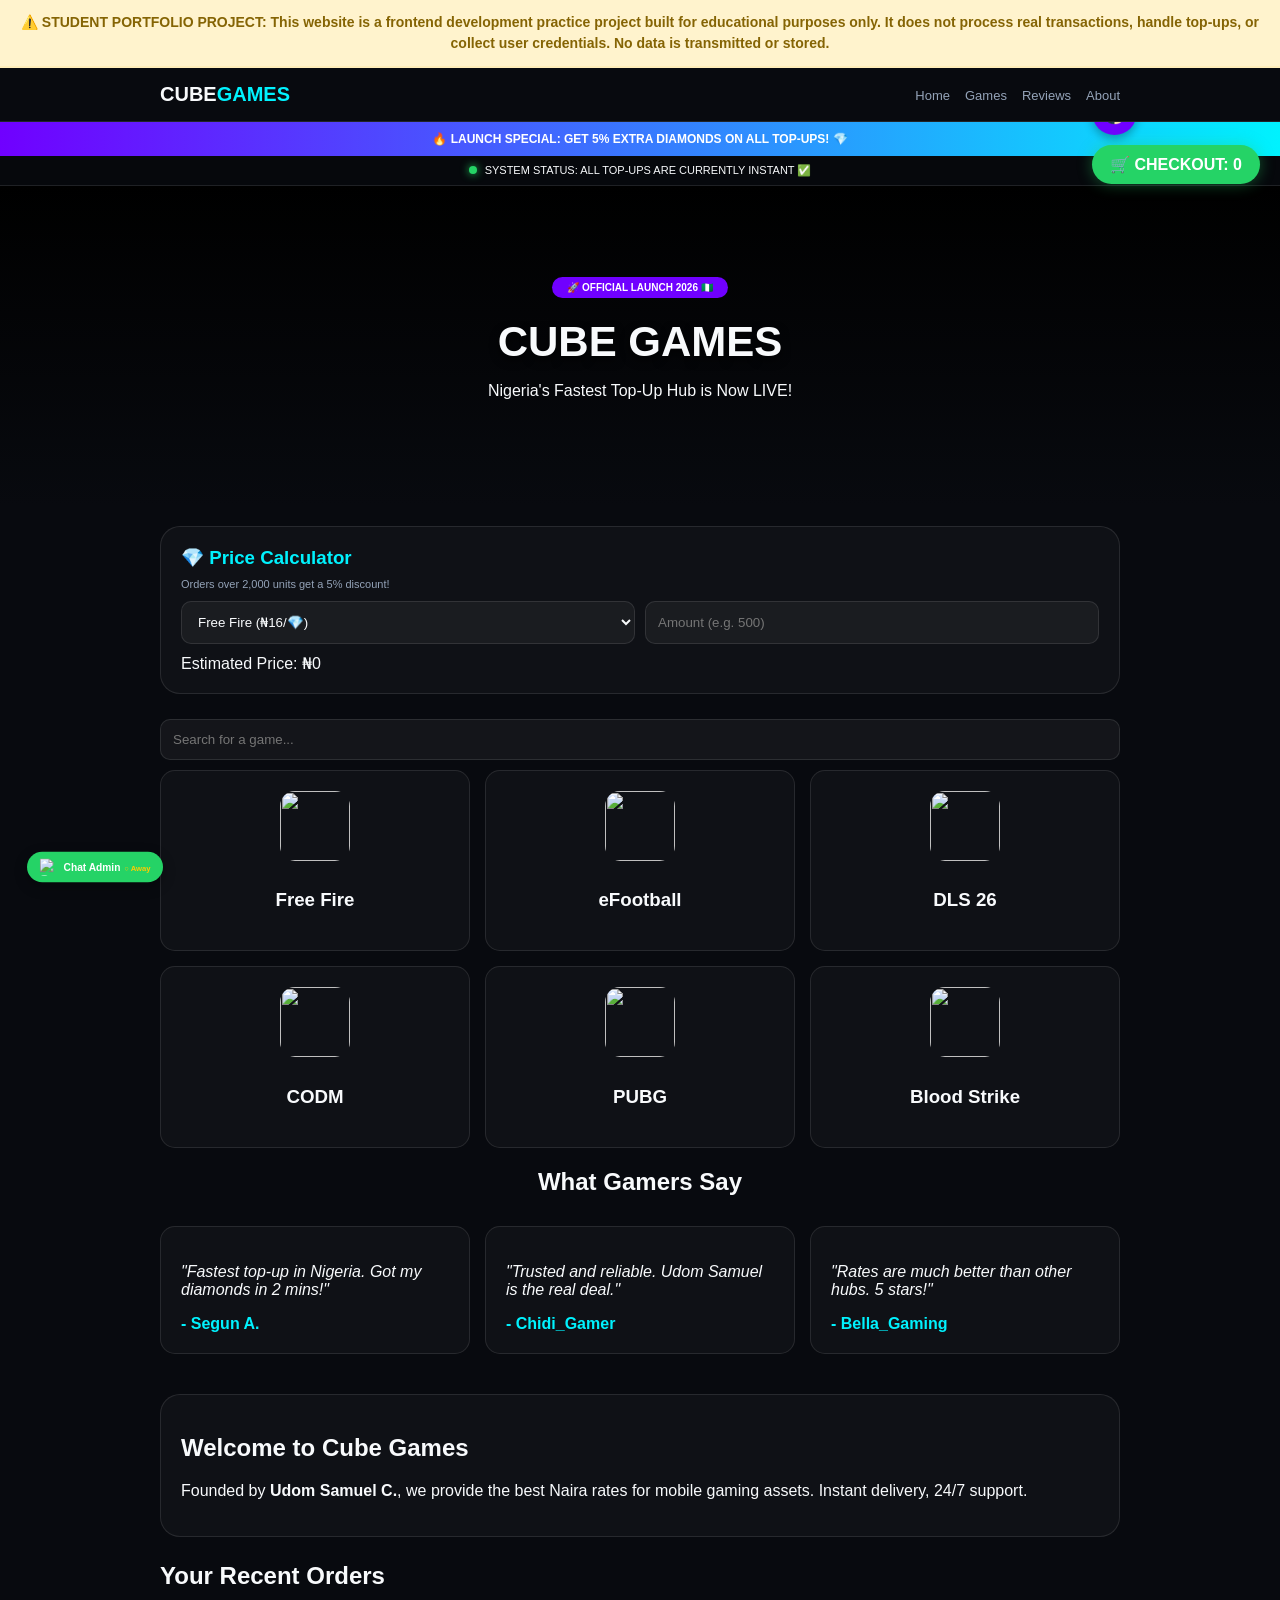
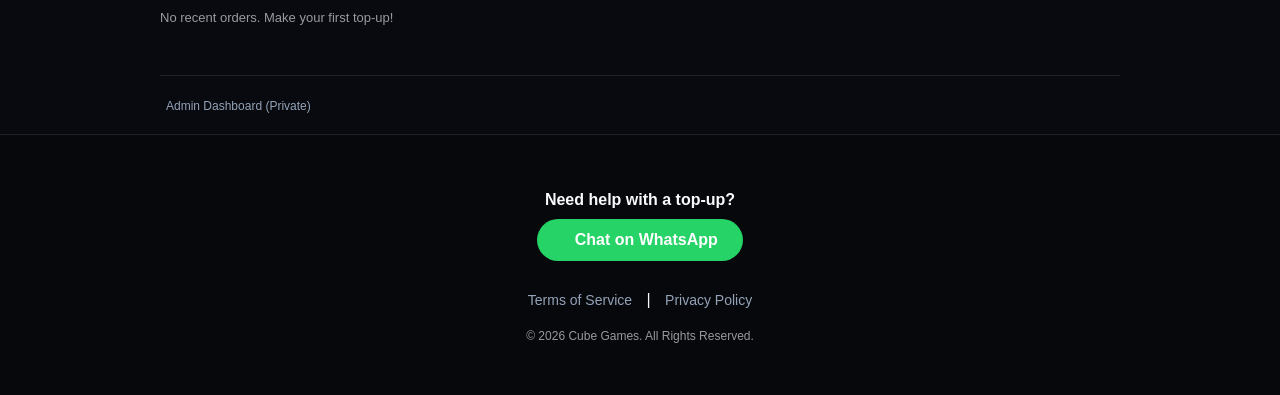
==== commit 0163b514: "Update index.html" ====
--- a/index.html
+++ b/index.html
@@ -7,7 +7,11 @@
     <link rel="stylesheet" href="style.css">
 </head>
 <body>
-
+<!-- Educational Disclaimer Banner -->
+<div style="background-color: #fff3cd; color: #856404; border-bottom: 2px solid #ffeeba; text-align: center; padding: 12px 20px; font-family: sans-serif; font-size: 14px; line-height: 1.5; font-weight: bold; z-index: 9999; position: relative;">
+    ⚠️ STUDENT PORTFOLIO PROJECT: This website is a frontend development practice project built for educational purposes only. It does not process real transactions, handle top-ups, or collect user credentials. No data is transmitted or stored.
+</div>
+    
     <nav class="main-nav">
         <div class="nav-container">
             <div class="logo">CUBE<span>GAMES</span></div>
--- a/style.css
+++ b/style.css
@@ -1,67 +1,106 @@
+/* --- CORE VARIABLES --- */
 :root {
-    --primary-neon: #00f2fe; --secondary-neon: #7000ff; --accent-green: #25D366; --error-red: #ff4757;
-    --bg-dark: #080a0f; --text-main: #f8fafc; --text-dim: #94a3b8;
-    --card-bg: rgba(255, 255, 255, 0.03); --glass-border: rgba(255, 255, 255, 0.1);
+    --primary-neon: #00f2fe; 
+    --secondary-neon: #7000ff; 
+    --accent-green: #25D366; 
+    --error-red: #ff4757;
+    --bg-dark: #080a0f; 
+    --text-main: #f8fafc; 
+    --text-dim: #94a3b8;
+    --card-bg: rgba(255, 255, 255, 0.03); 
+    --glass-border: rgba(255, 255, 255, 0.1);
 }
 
-body.light-mode { --bg-dark: #f0f4f8; --text-main: #1a202c; --text-dim: #4a5568; --card-bg: #ffffff; --glass-border: rgba(0,0,0,0.1); }
+/* --- LIGHT MODE OVERRIDES --- */
+body.light-mode { 
+    --bg-dark: #f0f4f8; 
+    --text-main: #1a202c; 
+    --text-dim: #4a5568; 
+    --card-bg: #ffffff; 
+    --glass-border: rgba(0,0,0,0.1); 
+}
+body.light-mode header { color: white; }
 
+/* --- GLOBAL STYLES --- */
 * { box-sizing: border-box; -webkit-tap-highlight-color: transparent; scroll-behavior: smooth; }
-body { margin: 0; background: var(--bg-dark); color: var(--text-main); font-family: 'Segoe UI', sans-serif; transition: 0.3s; }
+body { margin: 0; background: var(--bg-dark); color: var(--text-main); font-family: 'Segoe UI', sans-serif; transition: background 0.3s, color 0.3s; }
 
-.main-nav { background: var(--bg-dark); border-bottom: 1px solid var(--glass-border); padding: 15px 0; position: sticky; top: 0; z-index: 1200; }
+/* --- NAVIGATION --- */
+.main-nav { background: var(--bg-dark); border-bottom: 1px solid var(--glass-border); padding: 15px 0; position: sticky; top: 0; z-index: 1200; transition: 0.3s; }
 .nav-container { max-width: 1000px; margin: 0 auto; display: flex; justify-content: space-between; align-items: center; padding: 0 20px; }
 .logo { font-weight: bold; font-size: 20px; }
 .logo span { color: var(--primary-neon); }
 .nav-links { list-style: none; display: flex; gap: 15px; margin: 0; }
-.nav-links a { text-decoration: none; color: var(--text-dim); font-size: 13px; }
+.nav-links a { text-decoration: none; color: var(--text-dim); font-size: 13px; transition: color 0.2s; }
+.nav-links a:hover { color: var(--primary-neon); }
 
+/* --- TOP BARS --- */
 #announcement-bar { background: linear-gradient(90deg, var(--secondary-neon), var(--primary-neon)); color: white; text-align: center; padding: 10px; font-size: 12px; font-weight: bold; }
 #status-bar { padding: 8px; text-align: center; font-size: 11px; background: rgba(0,0,0,0.2); border-bottom: 1px solid var(--glass-border); }
-#status-dot { height: 8px; width: 8px; background: var(--accent-green); border-radius: 50%; display: inline-block; margin-right: 5px; box-shadow: 0 0 8px var(--accent-green); }
+#status-dot { height: 8px; width: 8px; background: var(--accent-green); border-radius: 50%; display: inline-block; margin-right: 5px; box-shadow: 0 0 8px var(--accent-green); animation: blink 1.5s infinite;}
 
+@keyframes blink { 0% { opacity: 1; } 50% { opacity: 0.4; } 100% { opacity: 1; } }
+
+/* --- HERO SECTION --- */
 header { height: 320px; display: flex; align-items: center; justify-content: center; background: #000; position: relative; overflow: hidden; }
 .header-overlay { position: absolute; width: 100%; height: 100%; background: linear-gradient(to bottom, transparent, var(--bg-dark)); }
 .header-content { position: relative; z-index: 2; text-align: center; }
 .header-content h1 { font-size: 42px; margin: 10px 0; text-shadow: 0 4px 10px rgba(0,0,0,0.8); }
 .badge { background: var(--secondary-neon); color: white; padding: 5px 15px; border-radius: 50px; font-size: 10px; font-weight: bold; margin-bottom: 10px; display: inline-block; }
 
+/* --- LAYOUT & CONTAINERS --- */
 .container { max-width: 1000px; margin: 0 auto; padding: 20px; }
-.calc-section, .about-section { background: var(--card-bg); padding: 20px; border-radius: 20px; border: 1px solid var(--glass-border); margin-bottom: 25px; }
+.calc-section, .about-section { background: var(--card-bg); padding: 20px; border-radius: 20px; border: 1px solid var(--glass-border); margin-bottom: 25px; transition: 0.3s; }
 .calc-grid { display: grid; grid-template-columns: 1fr 1fr; gap: 10px; margin-top: 10px; }
 
+/* --- GAME GRID --- */
 .game-grid { display: grid; grid-template-columns: repeat(2, 1fr); gap: 15px; }
 @media (min-width: 768px) { .game-grid { grid-template-columns: repeat(3, 1fr); } }
 
-.game-card { background: var(--card-bg); border: 1px solid var(--glass-border); padding: 20px; border-radius: 15px; text-align: center; cursor: pointer; transition: 0.3s; }
-.game-card:hover { transform: translateY(-5px); border-color: var(--primary-neon); }
-.game-icon-img { width: 70px; height: 70px; border-radius: 15px; margin-bottom: 10px; }
+.game-card { background: var(--card-bg); border: 1px solid var(--glass-border); padding: 20px; border-radius: 15px; text-align: center; cursor: pointer; transition: 0.3s cubic-bezier(0.175, 0.885, 0.32, 1.275); }
+.game-card:hover { transform: translateY(-5px); border-color: var(--primary-neon); box-shadow: 0 10px 20px rgba(0,0,0,0.2); }
+.game-icon-img { width: 70px; height: 70px; border-radius: 15px; margin-bottom: 10px; object-fit: cover; }
 
+/* --- FLOATING CONTROLS --- */
 .top-controls { position: fixed; top: 90px; right: 20px; display: flex; flex-direction: column; gap: 10px; z-index: 1100; }
-.theme-switch { background: var(--secondary-neon); color: white; width: 45px; height: 45px; border-radius: 50%; display: flex; align-items: center; justify-content: center; cursor: pointer; }
+.theme-switch { background: var(--secondary-neon); color: white; width: 45px; height: 45px; border-radius: 50%; display: flex; align-items: center; justify-content: center; cursor: pointer; font-size: 20px; box-shadow: 0 4px 10px rgba(0,0,0,0.3); }
 .cart-status { background: var(--accent-green) !important; color: white; padding: 10px 18px; border-radius: 50px; cursor: pointer; font-weight: bold; box-shadow: 0 0 15px rgba(37,211,102,0.4); }
 .pulsing-cart { animation: pulse-green 2s infinite; }
 @keyframes pulse-green { 0% { transform: scale(1); } 70% { transform: scale(1.05); } 100% { transform: scale(1); } }
 
-.floating-wa { position: fixed; bottom: 15px; left: 15px; background: var(--accent-green); color: white; padding: 8px 15px; border-radius: 50px; text-decoration: none; z-index: 1500; display: flex; align-items: center; gap: 8px; font-weight: bold;transform: scale(0.85); /* Shrinks the entire button by 15% */}
+.floating-wa { position: fixed; bottom: 15px; left: 15px; background: var(--accent-green); color: white; padding: 8px 15px; border-radius: 50px; text-decoration: none; z-index: 1500; display: flex; align-items: center; gap: 8px; font-weight: bold; transform: scale(0.85); box-shadow: 0 5px 15px rgba(0,0,0,0.3); transition: 0.3s; }
+.floating-wa:hover { transform: scale(0.9); }
+.floating-wa img { width: 20px; height: 20px; }
+.wa-info span { font-size: 12px; }
+.wa-info small { font-size: 9px; }
 
-.floating-wa img { width: 20px; /* Smaller WhatsApp logo */height: 20px; }
+/* --- MODALS & FORMS --- */
+.modal, .cart-modal { display: none; position: fixed; top: 0; left: 0; width: 100%; height: 100%; background: rgba(0,0,0,0.85); z-index: 2000; justify-content: center; align-items: center; backdrop-filter: blur(8px); }
+.modal-content, .cart-content { background: var(--bg-dark); padding: 25px; border-radius: 25px; width: 90%; max-width: 400px; border: 1px solid var(--glass-border); text-align: center; max-height: 90vh; overflow-y: auto; }
 
-.wa-info span { font-size: 12px; /* Smaller text */ }
+input, select { width: 100%; padding: 12px; margin-bottom: 10px; background: rgba(128,128,128,0.1); border: 1px solid var(--glass-border); color: var(--text-main); border-radius: 10px; outline: none; transition: 0.3s; }
+input:focus, select:focus { border-color: var(--primary-neon); }
+.checkout-btn { width: 100%; padding: 15px; background: var(--accent-green); border: none; color: white; border-radius: 12px; font-weight: bold; cursor: pointer; transition: 0.2s; }
+.checkout-btn:hover { background: #20b858; }
 
-.wa-info small { font-size: 9px;}
-
-
-.modal, .cart-modal { display: none; position: fixed; top: 0; left: 0; width: 100%; height: 100%; background: rgba(0,0,0,0.85); z-index: 2000; justify-content: center; align-items: center; backdrop-filter: blur(8px); }
-.modal-content, .cart-content { background: var(--bg-dark); padding: 25px; border-radius: 25px; width: 90%; max-width: 400px; border: 1px solid var(--glass-border); text-align: center; }
-
-input, select { width: 100%; padding: 12px; margin-bottom: 10px; background: rgba(128,128,128,0.1); border: 1px solid var(--glass-border); color: var(--text-main); border-radius: 10px; outline: none; }
-.checkout-btn { width: 100%; padding: 15px; background: var(--accent-green); border: none; color: white; border-radius: 12px; font-weight: bold; cursor: pointer; }
-
+/* --- TESTIMONIALS & FOOTER --- */
 .testimonial-grid { display: grid; grid-template-columns: repeat(auto-fit, minmax(250px, 1fr)); gap: 15px; margin-bottom: 40px; }
 .t-card { background: var(--card-bg); border: 1px solid var(--glass-border); padding: 20px; border-radius: 15px; font-style: italic; }
 .t-card b { display: block; margin-top: 10px; font-style: normal; color: var(--primary-neon); }
 
-footer { text-align: center; padding: 40px 20px; border-top: 1px solid var(--glass-border); margin-top: 50px; font-size: 13px; color: var(--text-dim); }
-.toast { position: fixed; bottom: 20px; right: -350px; background: #111; border-left: 4px solid var(--primary-neon); padding: 15px; transition: 0.5s; z-index: 3000; color: white; border-radius: 8px; }
-.toast.show { right: 20px; }
+footer { padding: 40px 20px; text-align: center; background: rgba(0,0,0,0.2); border-top: 1px solid var(--glass-border); }
+.footer-cta { margin-bottom: 30px; }
+.footer-cta p { margin-bottom: 10px; font-weight: bold; }
+.footer-wa-btn { display: inline-block; background: #25D366; color: white !important; padding: 12px 25px; border-radius: 30px; text-decoration: none; font-weight: bold; transition: transform 0.3s ease, box-shadow 0.3s ease; }
+.footer-wa-btn:hover { transform: translateY(-3px); box-shadow: 0 5px 15px rgba(37, 211, 102, 0.4); }
+.footer-links a { color: var(--text-dim); text-decoration: none; font-size: 14px; margin: 0 10px; }
+.footer-links a:hover { color: var(--primary-neon); }
+
+/* --- TOAST NOTIFICATION --- */
+.toast { visibility: hidden; min-width: 250px; background-color: var(--primary-neon); color: #000; text-align: center; border-radius: 10px; padding: 16px; position: fixed; z-index: 3000; left: 50%; bottom: 30px; transform: translateX(-50%); font-size: 14px; font-weight: bold; box-shadow: 0 4px 12px rgba(0,0,0,0.3); }
+.toast.show { visibility: visible; animation: fadein 0.5s, fadeout 0.5s 3s; }
+@keyframes fadein { from { bottom: 0; opacity: 0; } to { bottom: 30px; opacity: 1; } }
+@keyframes fadeout { from { bottom: 30px; opacity: 1; } to { bottom: 0; opacity: 0; } }
+
+@keyframes fadeIn { from { opacity: 0; transform: translateY(10px); } to { opacity: 1; transform: translateY(0); } }
+    
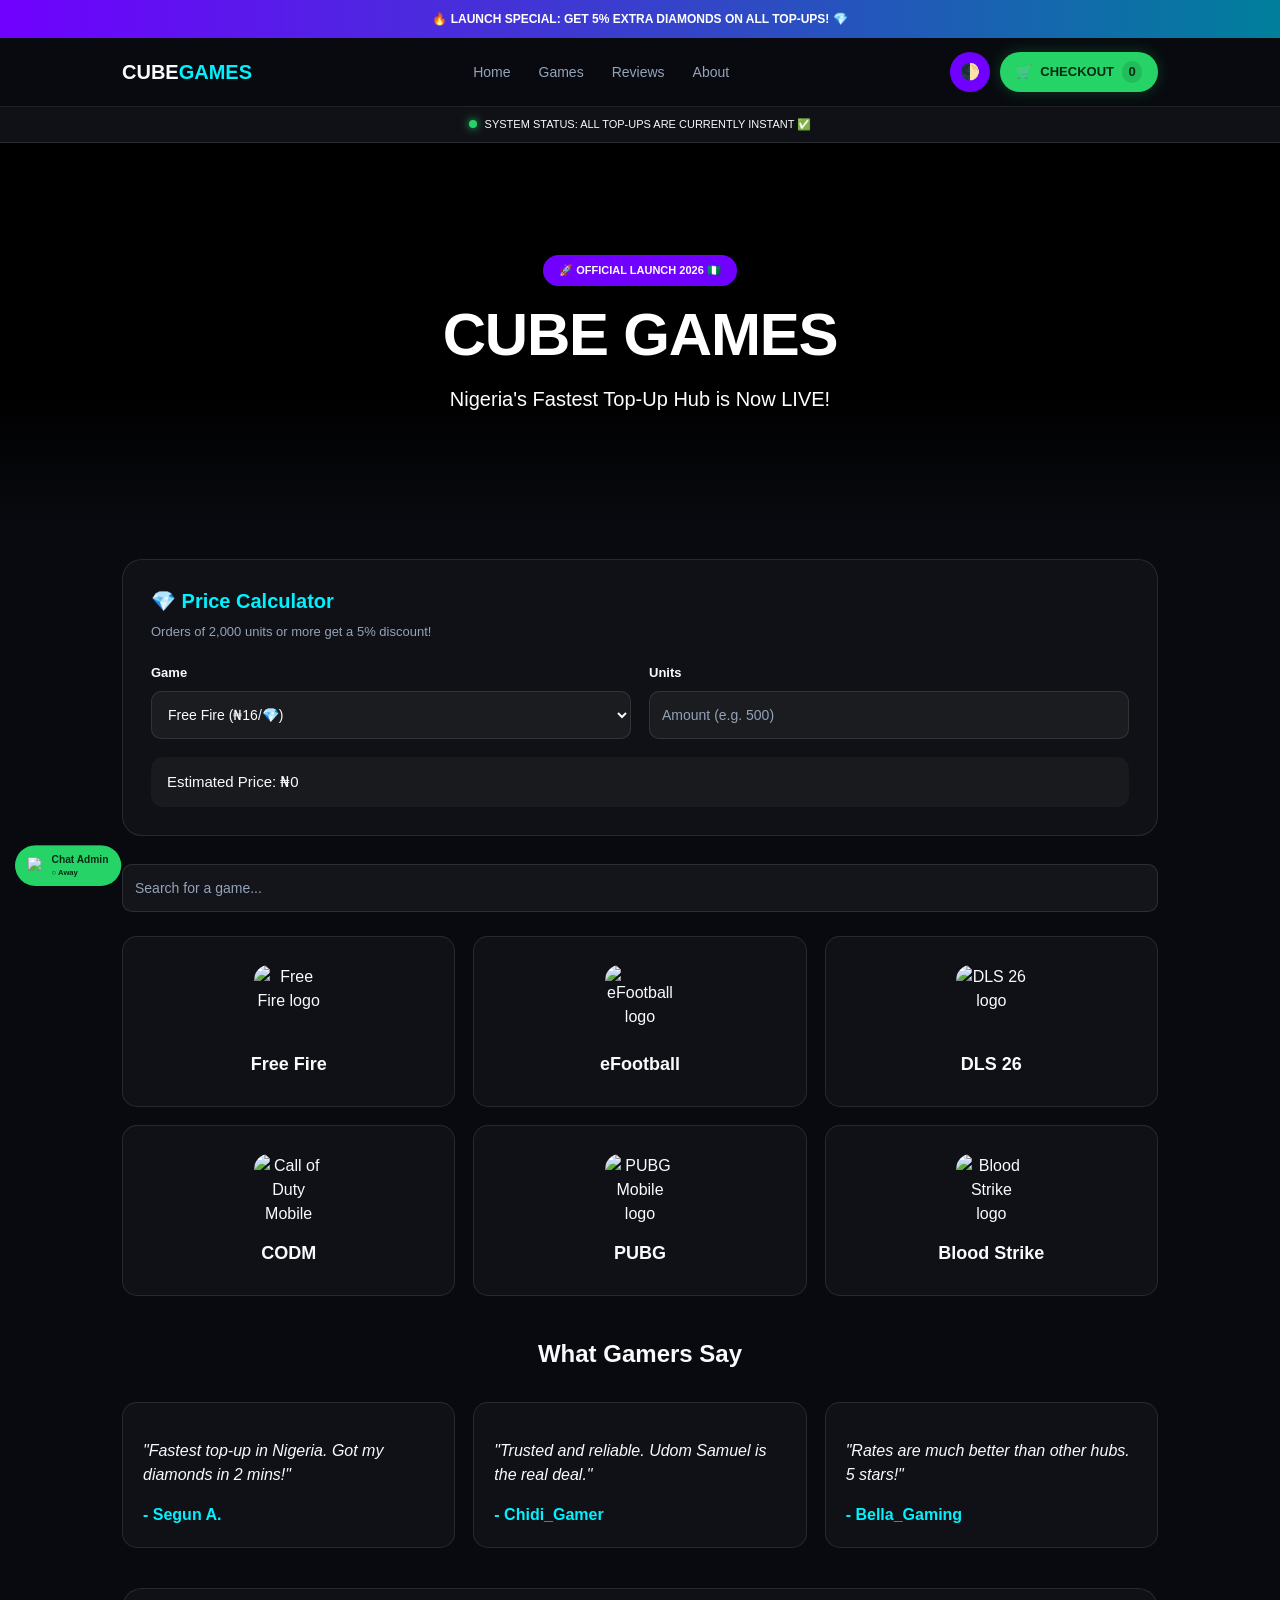
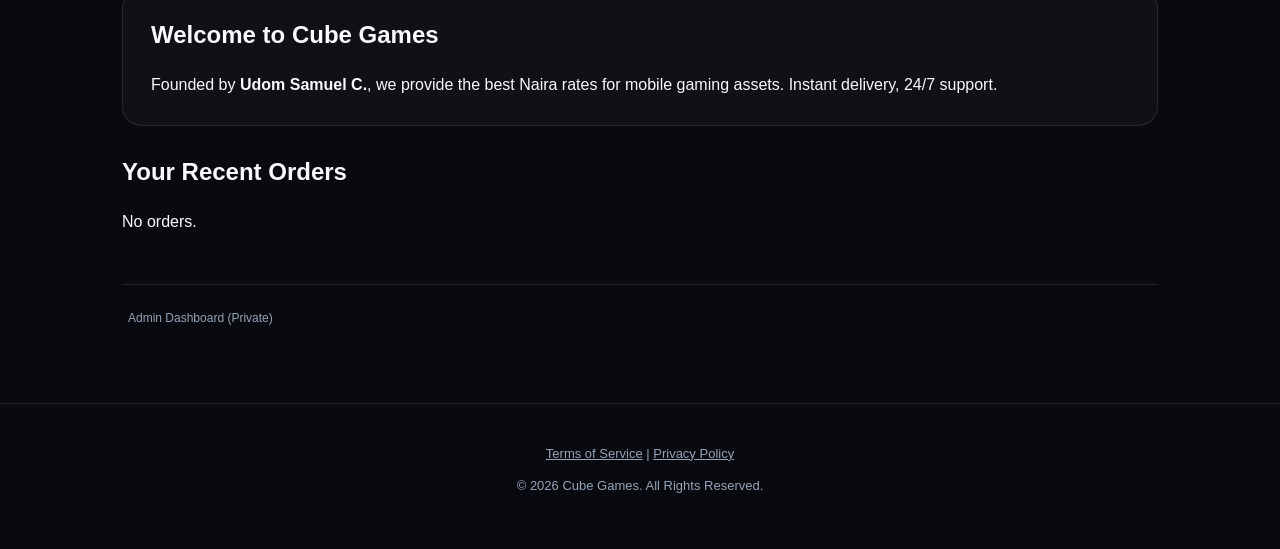
==== commit 54fd83e0: "Update index.html" ====
--- a/index.html
+++ b/index.html
@@ -6,39 +6,38 @@
     <title>Cube Games | Official Launch 2026</title>
     <link rel="stylesheet" href="style.css">
 </head>
-<body>
-<!-- Educational Disclaimer Banner -->
-<div style="background-color: #fff3cd; color: #856404; border-bottom: 2px solid #ffeeba; text-align: center; padding: 12px 20px; font-family: sans-serif; font-size: 14px; line-height: 1.5; font-weight: bold; z-index: 9999; position: relative;">
-    ⚠️ STUDENT PORTFOLIO PROJECT: This website is a frontend development practice project built for educational purposes only. It does not process real transactions, handle top-ups, or collect user credentials. No data is transmitted or stored.
-</div>
-    
-    <nav class="main-nav">
-        <div class="nav-container">
-            <div class="logo">CUBE<span>GAMES</span></div>
-            <ul class="nav-links">
-                <li><a href="#" onclick="closePanel()">Home</a></li>
-                <li><a href="#gameGrid" onclick="closePanel()">Games</a></li>
-                <li><a href="#testimonials">Reviews</a></li>
-                <li><a href="#aboutUs">About</a></li>
-            </ul>
-        </div>
-    </nav>
-
-    <div id="announcement-bar">🔥 LAUNCH SPECIAL: GET 5% EXTRA DIAMONDS ON ALL TOP-UPS! 💎</div>
-    <div id="notification-toast" class="toast"></div>
+<body id="home">
+
+    <header class="site-header">
+        <div id="announcement-bar">
+            <p>🔥 LAUNCH SPECIAL: GET 5% EXTRA DIAMONDS ON ALL TOP-UPS! 💎</p>
+        </div>
+        <nav class="main-nav" aria-label="Main navigation">
+            <div class="nav-container">
+                <a class="logo" href="#home" aria-label="Cube Games home">CUBE<span>GAMES</span></a>
+                <ul class="nav-links">
+                    <li><a href="#home">Home</a></li>
+                    <li><a href="#gameGrid">Games</a></li>
+                    <li><a href="#testimonials">Reviews</a></li>
+                    <li><a href="#aboutUs">About</a></li>
+                </ul>
+                <div class="top-controls">
+                    <button type="button" class="theme-switch" onclick="toggleTheme()" title="Switch Theme" aria-label="Switch theme">🌓</button>
+                    <button type="button" class="cart-status pulsing-cart" onclick="openCart()" aria-label="Open checkout">
+                        <span aria-hidden="true">🛒</span> <span class="cart-text">CHECKOUT</span> <span id="cart-count" aria-live="polite">0</span>
+                    </button>
+                </div>
+            </div>
+        </nav>
+    </header>
+
+    <div id="notification-toast" class="toast" role="status" aria-live="polite"></div>
     <div id="status-bar">
         <span id="status-dot"></span> 
         <span id="status-text">SYSTEM STATUS: ALL TOP-UPS ARE CURRENTLY INSTANT ✅</span>
     </div>
 
-    <div class="top-controls">
-        <div class="theme-switch" onclick="toggleTheme()" title="Switch Theme">🌓</div>
-        <div class="cart-status pulsing-cart" onclick="openCart()">
-            🛒 <span class="cart-text">CHECKOUT:</span> <span id="cart-count">0</span>
-        </div>
-    </div>
-
-    <a href="https://wa.me/2349151827546" class="floating-wa" target="_blank">
+    <a href="https://wa.me/2349151827546" class="floating-wa" target="_blank" rel="noopener noreferrer">
         <img src="https://upload.wikimedia.org/wikipedia/commons/6/6b/WhatsApp.svg" alt="Support">
         <div class="wa-info">
             <span>Chat Admin</span>
@@ -46,79 +45,67 @@
         </div>
     </a>
 
-    <header style="background-image: url('https://images.unsplash.com/photo-1542751371-adc38448a05e?ixlib=rb-1.2.1&auto=format&fit=crop&w=1350&q=80'); background-size: cover; background-position: center;">
-        <div class="header-overlay"></div>
+    <section class="hero" aria-labelledby="heroTitle">
+        <div class="header-overlay" aria-hidden="true"></div>
         <div class="header-content">
             <div class="badge">🚀 OFFICIAL LAUNCH 2026 🇳🇬</div>
-            <h1>CUBE GAMES</h1>
+            <h1 id="heroTitle">CUBE GAMES</h1>
             <p>Nigeria's Fastest Top-Up Hub is Now LIVE!</p>
         </div>
-    </header>
-
-    <div class="container">
-        
-        <div class="calc-section" id="calcSection">
-            <h3 style="margin-top:0; color:var(--primary-neon);">💎 Price Calculator</h3>
-            <p style="font-size: 11px; color: var(--text-dim); margin-top: -10px;">Orders over 2,000 units get a 5% discount!</p>
+    </section>
+
+    <main class="container">
+        <section class="calc-section" aria-labelledby="calculatorTitle">
+            <h2 id="calculatorTitle">💎 Price Calculator</h2>
+            <p class="calc-description">Orders of 2,000 units or more get a 5% discount!</p>
             <div class="calc-grid">
-                <select id="calcGame" onchange="calculatePrice()">
-                    <option value="16">Free Fire (₦16/💎)</option>
-                    <option value="25">eFootball (₦25/🪙)</option>
-                    <option value="22">PUBG (₦22/UC)</option>
-                    <option value="20">CODM (₦20/CP)</option>
-                    <option value="18">DLS (₦18/💎)</option>
-                </select>
-                <input type="number" id="calcAmount" placeholder="Amount (e.g. 500)" onkeyup="calculatePrice()">
-            </div>
-            <div id="calcResult">Estimated Price: ₦0</div>
-        </div>
-
-        <div class="search-container" id="searchContainer">
-            <input type="text" id="gameSearch" placeholder="Search for a game..." onkeyup="filterGames()">
+                <div class="form-field">
+                    <label for="calcGame">Game</label>
+                    <select id="calcGame" onchange="calculatePrice()">
+                        <option value="16">Free Fire (₦16/💎)</option>
+                        <option value="25">eFootball (₦25/🪙)</option>
+                        <option value="22">PUBG (₦22/UC)</option>
+                        <option value="20">CODM (₦20/CP)</option>
+                        <option value="18">DLS (₦18/💎)</option>
+                    </select>
+                </div>
+                <div class="form-field">
+                    <label for="calcAmount">Units</label>
+                    <input type="number" id="calcAmount" min="0" step="1" inputmode="numeric" placeholder="Amount (e.g. 500)" oninput="calculatePrice()">
+                </div>
+            </div>
+            <div id="calcResult" role="status" aria-live="polite">Estimated Price: ₦0</div>
+        </section>
+
+        <div class="search-container">
+            <label class="sr-only" for="gameSearch">Search games</label>
+            <input type="search" id="gameSearch" placeholder="Search for a game..." oninput="filterGames()">
         </div>
 
         <div class="game-grid" id="gameGrid">
-            <div class="game-card" onclick="openPanel('Free Fire', ['100 Diamonds - ₦1,600', '210 Diamonds - ₦3,200', '530 Diamonds - ₦7,800', '1000 Diamonds - ₦16,000', '2000 Diamonds - ₦31,800', 'Weekly Membership - ₦3,200', 'Level Up Pass - ₦7,100', 'Free Fire Airdrop - ₦0'])">
-                <img src="https://img-cdn-sg.payermax.com/shoplay365/prod/upload/app-goods/freefire_appicon20241213090003604.png" class="game-icon-img">
-                <h3 class="game-name">Free Fire</h3>
-            </div>
-            <div class="game-card" onclick="openPanel('eFootball', ['137 Coins - ₦2,100', '315 Coins - ₦4,800', '578 Coins - ₦8,400', '788 Coins - ₦11,500', '1092 Coins - ₦16,000', '2237 Coins - ₦32,000', '3413 Coins - ₦46,500', '5985 Coins - ₦76,500'])">
-                <img src="https://encrypted-tbn0.gstatic.com/images?q=tbn:ANd9GcSPVoiqntxOdwGFkT7midkw8xbImnIUMeHL_JVeakk0kyO04K9OmxuhFWQ&s=10" class="game-icon-img">
-                <h3 class="game-name">eFootball</h3>
-            </div>
-            <div class="game-card" onclick="openPanel('DLS 26', ['90 Diamonds - ₦4,400', '900 Coins - ₦4,400', 'Season pass - ₦9,900', '1750 coins - ₦10,450', '400 Diamonds - ₦16,500', '3000 Coins - ₦18,150', 'Premium Season Pass - ₦22,000', '5000 Coins - ₦22,000', '910 Diamonds - ₦33,000', '2700 Diamonds - ₦77,000', '9000 Coins - ₦85,000', '6000 Diamonds - ₦150,000'])">
-                <img src="https://encrypted-tbn0.gstatic.com/images?q=tbn:ANd9GcSEayW0Mo0uObboH7kC8DFHRK_MJM0CxOuMrg&s" class="game-icon-img">
-                <h3 class="game-name">DLS 26</h3>
-            </div>
-            <div class="game-card" onclick="openPanel('CODM', ['30 CP - ₦660', '80 CP - ₦1,650', '420 CP - ₦8,250', '880 CP - ₦16,500', '2400 CP - ₦41,250', '5000 CP - ₦82,500', '10800 CP - ₦160,000', 'Battle Pass - ₦7,400', 'Battle Pass Bundle - ₦18,150'])">
-                <img src="https://cdn.moogold.com/2022/03/call-of-duty-mobile-logo.jpg" class="game-icon-img">
-                <h3 class="game-name">CODM</h3>
-            </div>
-            <div class="game-card" onclick="openPanel('PUBG Mobile', ['60 UC - ₦2,145', '300 + 25 UC - ₦9,075', '600 + 60 UC - ₦17,600', '1,500 + 300 - ₦42,350', '3,000 + 850 UC - ₦85,250', '6,000 + 2,100 UC - ₦85,650'])">
-                <img src="https://encrypted-tbn0.gstatic.com/images?q=tbn:ANd9GcT4KChtUlCkYBJU451pxFocL4vnPGiYvDa-sA&s" class="game-icon-img">
-                <h3 class="game-name">PUBG</h3>
-            </div>
-            <div class="game-card" onclick="openPanel('Blood Strike', ['100 Gold - ₦1,500', '500 Gold - ₦6,800', 'Strike Pass - ₦5,200'])">
-                <img src="https://encrypted-tbn0.gstatic.com/images?q=tbn:ANd9GcTPVgY9WkIyJa5z8Hnwk3dyuMGz60n7Hf4eqalYZx1JTW2uKKSNlYnVenY&s=10" class="game-icon-img">
-                <h3 class="game-name">Blood Strike</h3>
-            </div>
-        </div>
-
-        <div id="game-detail-panel" style="display: none; padding: 20px; animation: fadeIn 0.3s ease; background: var(--card-bg); border-radius: 20px; border: 1px solid var(--primary-neon);">
-            <button onclick="closePanel()" style="background: #333; color: white; border: none; padding: 10px 15px; border-radius: 8px; cursor: pointer; margin-bottom: 20px; font-weight: bold;">
-                ← Back to Games
-            </button>
-            
-            <h2 id="panel-title" style="color: var(--primary-neon); margin-bottom: 5px;">Game Title</h2>
-            <p style="color: var(--text-dim); font-size: 13px; margin-bottom: 20px;">Select a package and enter your details below.</p>
-
-            <input type="text" id="playerID" placeholder="Enter Player ID" style="width: 100%; padding: 15px; border-radius: 10px; border: 1px solid #444; background: rgba(0,0,0,0.5); color: white; margin-bottom: 20px; box-sizing: border-box; font-size: 16px;">
-
-            <div id="panel-price-grid" style="display: grid; grid-template-columns: repeat(2, 1fr); gap: 12px; margin-bottom: 20px;">
-                </div>
-
-            <button class="buy-now" onclick="proceedToCheckout()" style="width: 100%; padding: 15px; background: var(--primary-neon); color: black; font-weight: bold; border: none; border-radius: 10px; cursor: pointer; font-size: 16px;">
-                Proceed to Payment
+            <button type="button" class="game-card" data-game="Free Fire" onclick="openModal('Free Fire', ['100 Diamonds - ₦1,600', '210 Diamonds - ₦3,200', '530 Diamonds - ₦7,800', 'Weekly Membership - ₦2,800', 'Level Up Pass - ₦1,500', 'Free Fire Airdrop - ₦0'], this)">
+                <img src="assets/games/free-fire.png" class="game-icon-img" alt="Free Fire logo" width="70" height="70">
+                <span class="game-name">Free Fire</span>
+            </button>
+            <button type="button" class="game-card" data-game="eFootball" onclick="openModal('eFootball', ['137 Coins - ₦2,100', '315 Coins - ₦4,800', '578 Coins - ₦8,400', '788 Coins - ₦11,500', '1092 Coins - ₦16,000', '2237 Coins - ₦32,000', '3413 Coins - ₦46,500', '5985 Coins - ₦76,500'], this)">
+                <img src="assets/games/efootball.jpg" class="game-icon-img" alt="eFootball logo" width="70" height="70">
+                <span class="game-name">eFootball</span>
+            </button>
+            <button type="button" class="game-card" data-game="DLS 26" onclick="openModal('DLS 26', ['90 Diamonds - ₦4,400', '900 Coins - ₦4,400', 'Season pass - ₦9,900', '1750 coins - ₦10,450', '400 Diamonds - ₦16,500', '3000 Coins - ₦18,150', 'Premium Season Pass - ₦22,000', '5000 Coins - ₦22,000', '910 Diamonds - ₦33,000', '2700 Diamonds - ₦77,000', '9000 Coins - ₦85,000', '6000 Diamonds - ₦150,000'], this)">
+                <img src="assets/games/dls-26.jpg" class="game-icon-img" alt="DLS 26 logo" width="70" height="70">
+                <span class="game-name">DLS 26</span>
+            </button>
+            <button type="button" class="game-card" data-game="CODM" onclick="openModal('CODM', ['30 CP - ₦660', '80 CP - ₦1,650', '420 CP - ₦8,250', '880 CP - ₦16,500', '2400 CP -₦41,250', '5000 CP - ₦82,500', '10800 CP - ₦160,000', 'Battle Pass - ₦7,400', 'Battle Pass Bundle - ₦18,150'], this)">
+                <img src="assets/games/codm.jpg" class="game-icon-img" alt="Call of Duty Mobile logo" width="70" height="70">
+                <span class="game-name">CODM</span>
+            </button>
+            <button type="button" class="game-card" data-game="PUBG Mobile" onclick="openModal('PUBG Mobile', ['60 UC - ₦2,145', '300 + 25 UC - ₦9,075', '600 + 60 UC - ₦17,600', '1,500 + 300 - ₦42,350', '3,000 + 850 UC - ₦85,250', '6,000 + 2,100 UC - ₦85,650'], this)">
+                <img src="assets/games/pubg-mobile.jpg" class="game-icon-img" alt="PUBG Mobile logo" width="70" height="70">
+                <span class="game-name">PUBG</span>
+            </button>
+            <button type="button" class="game-card" data-game="Blood Strike" onclick="openModal('Blood Strike', ['100 Gold - ₦1,500', '500 Gold - ₦6,800', 'Strike Pass - ₦5,200'], this)">
+                <img src="assets/games/blood-strike.jpg" class="game-icon-img" alt="Blood Strike logo" width="70" height="70">
+                <span class="game-name">Blood Strike</span>
             </button>
         </div>
 
@@ -136,10 +123,7 @@
             <p>Founded by <b>Udom Samuel C.</b>, we provide the best Naira rates for mobile gaming assets. Instant delivery, 24/7 support.</p>
         </section>
 
-        <div class="history-section" id="historyContainer">
-            <h2>Your Recent Orders</h2>
-            <div id="historyList"></div>
-        </div>
+        <div class="history-section"><h2>Your Recent Orders</h2><div id="historyList"></div></div>
 
         <div class="admin-panel" style="margin-top: 50px; border-top: 1px solid var(--glass-border); padding-top: 20px;">
             <button onclick="accessAdmin()" style="background:none; border:none; color:var(--text-dim); cursor:pointer; font-size:12px;">Admin Dashboard (Private)</button>
@@ -149,63 +133,78 @@
                     <h2 id="totalEarnings" style="margin:5px 0;">₦0</h2>
                 </div>
                 <div id="adminOrderList"></div>
-                <button onclick="logoutAdmin()" class="close-btn" style="width:100%; margin-top:10px; background:var(--error-red); border:none; height:40px; border-radius:10px; color:white; cursor:pointer;">Logout</button>
-            </div>
-        </div>
-    </div>
-
-    <div id="cartOverlay" class="cart-modal">
-        <div class="cart-content">
-            <h2>Your Cart</h2>
-            <div id="cartItemsList"></div>
-            
-            <div style="background:rgba(128,128,128,0.1); padding:15px; border-radius:12px; margin:15px 0;">
-                <p style="margin-bottom:10px; font-weight:bold; font-size:13px;">Choose Payment Method:</p>
-                <select id="paymentMethod" onchange="updatePaymentInfo()" style="margin-bottom:10px;">
-                    <option value="opay">OPay (9050916159)</option>
-                    <option value="palmpay">PalmPay (9151827546)</option>
-                </select>
-                <div id="paymentDisplay" style="font-size: 13px; text-align: left; padding: 10px; background: rgba(0,0,0,0.2); border-radius: 8px;">
-                    <b>Bank:</b> <span id="bankName">OPay</span><br>
-                    <b>Name:</b> UDOM SAMUEL C.<br>
-                    <b>Account:</b> <span id="bankAcct">9050916159</span>
-                </div>
-                <button onclick="copyCurrentBank()" style="background:var(--primary-neon); border:none; padding:10px 15px; border-radius:8px; font-size:11px; font-weight:bold; cursor:pointer; color:black; margin-top:10px; width:100%;">COPY ACCOUNT NUMBER</button>
-            </div>
-
-            <div style="font-size:11px; margin-bottom:15px; display:flex; gap:8px; text-align:left;">
-                <input type="checkbox" id="termsAgree" style="width:18px; height:18px;"> 
-                <label for="termsAgree">I confirm my Game ID is correct and I have made the payment.</label>
-            </div>
-            <button class="checkout-btn" onclick="processPayment()">SEND PROOF ON WHATSAPP</button>
-            <button class="close-btn" onclick="closeCart()" style="width:100%; margin-top:10px; height:45px; border:none; border-radius:10px; background:#333; color:white; cursor:pointer;">Back</button>
-        </div>
-    </div>
-
-    <div id="legalModal" class="modal">
-        <div class="modal-content">
-            <h2 id="legalTitle"></h2>
-            <div id="legalBody" style="font-size:13px; color:var(--text-dim); line-height: 1.5; white-space: pre-line; margin-top:15px; text-align:left;"></div>
-            <button class="close-btn" onclick="closeLegal()" style="width:100%; margin-top:20px; height:40px; border:none; border-radius:10px; background:var(--primary-neon); color:black; font-weight:bold; cursor:pointer;">Close</button>
-        </div>
-    </div>
+                <button onclick="logoutAdmin()" class="close-btn" style="width:100%; margin-top:10px; background:var(--error-red); border:none; height:40px; border-radius:10px; color:white;">Logout</button>
+            </div>
+        </div>
+    </main>
+
+    <div id="cartOverlay" class="cart-modal"><div class="cart-content">
+        <h2>Your Cart</h2>
+        <div id="cartItemsList"></div>
+        
+        <div style="background:rgba(128,128,128,0.1); padding:15px; border-radius:12px; margin:15px 0;">
+            <p style="margin-bottom:10px; font-weight:bold; font-size:13px;">Choose Payment Method:</p>
+            <select id="paymentMethod" onchange="updatePaymentInfo()" style="margin-bottom:10px;">
+                <option value="opay">OPay (9050916159)</option>
+                <option value="palmpay">PalmPay (9151827546)</option>
+            </select>
+            <div id="paymentDisplay" style="font-size: 13px; text-align: left; padding: 10px; background: rgba(0,0,0,0.2); border-radius: 8px;">
+                <b>Bank:</b> <span id="bankName">OPay</span><br>
+                <b>Name:</b> UDOM SAMUEL C.<br>
+                <b>Account:</b> <span id="bankAcct">9050916159</span>
+            </div>
+            <button onclick="copyCurrentBank()" style="background:var(--primary-neon); border:none; padding:8px 15px; border-radius:8px; font-size:11px; font-weight:bold; cursor:pointer; color:black; margin-top:10px; width:100%;">COPY ACCOUNT NUMBER</button>
+        </div>
+
+        <div style="font-size:11px; margin-bottom:15px; display:flex; gap:8px; text-align:left;">
+            <input type="checkbox" id="termsAgree" style="width:18px; height:18px;"> 
+            <label for="termsAgree">I confirm my Game ID is correct and I have made the payment.</label>
+        </div>
+        <button class="checkout-btn" onclick="processPayment()">SEND PROOF ON WHATSAPP</button>
+        <button class="close-btn" onclick="closeCart()" style="width:100%; margin-top:10px; height:45px; border:none; border-radius:10px; background:#333; color:white;">Back</button>
+    </div></div>
+
+    <dialog id="priceModal" class="game-modal modal-content" aria-labelledby="modalTitle">
+        <div class="modal-header">
+            <img id="modalGameIcon" class="modal-game-icon" alt="" width="64" height="64" hidden>
+            <span id="modalLogoFallback" class="modal-logo-fallback" aria-hidden="true" hidden></span>
+            <div>
+                <p class="modal-eyebrow">Choose your top-up</p>
+                <h2 id="modalTitle"></h2>
+            </div>
+        </div>
+        <div class="modal-fields">
+            <div class="form-field">
+                <label for="playerID">Player ID</label>
+                <input type="text" id="playerID" placeholder="Enter Player ID" autocomplete="off" required aria-describedby="playerIDHint playerIDError" oninput="clearPlayerIDError()">
+                <p id="playerIDHint" class="form-hint">Use the ID from your game profile.</p>
+                <p id="playerIDError" class="form-error" role="alert" hidden>Enter Player ID before selecting a top-up.</p>
+            </div>
+            <div id="extraFields" style="display:none;">
+                <div class="form-field">
+                    <label for="orderNote">Order note</label>
+                    <input type="text" id="orderNote" placeholder="Airdrop Price or Specific Request">
+                </div>
+            </div>
+        </div>
+        <div id="priceOptions" class="price-options" role="group" aria-label="Top-up options"></div>
+        <button type="button" class="close-btn" onclick="closeModal()">Cancel</button>
+    </dialog>
+
+    <div id="legalModal" class="modal"><div class="modal-content">
+        <h2 id="legalTitle"></h2>
+        <div id="legalBody" style="font-size:13px; color:var(--text-dim); line-height: 1.5; white-space: pre-line;"></div>
+        <button class="close-btn" onclick="closeLegal()" style="width:100%; margin-top:15px; height:40px; border:none; border-radius:10px; background:var(--primary-neon); color:black; font-weight:bold;">Close</button>
+    </div></div>
 
     <footer>
-        <div class="footer-cta">
-            <p>Need help with a top-up?</p>
-            <a href="https://wa.me/2349151827546" class="footer-wa-btn" target="_blank">
-                <img src="https://upload.wikimedia.org/wikipedia/commons/6/6b/WhatsApp.svg" alt="" style="width:18px; vertical-align:middle; margin-right:8px;">
-                Chat on WhatsApp
-            </a>
-        </div>
         <div class="footer-links">
             <a href="javascript:void(0)" onclick="openLegal('terms')">Terms of Service</a> | 
             <a href="javascript:void(0)" onclick="openLegal('privacy')">Privacy Policy</a>
         </div>
-        <p style="margin-top: 20px; font-size: 12px; opacity: 0.6;">© 2026 Cube Games. All Rights Reserved.</p>
+        <p>© 2026 Cube Games. All Rights Reserved.</p>
     </footer>
 
     <script src="script.js"></script>
 </body>
-                </html>
-                
+</html>
--- a/style.css
+++ b/style.css
@@ -1,106 +1,207 @@
-/* --- CORE VARIABLES --- */
 :root {
-    --primary-neon: #00f2fe; 
-    --secondary-neon: #7000ff; 
-    --accent-green: #25D366; 
+    --primary-neon: #00f2fe;
+    --secondary-neon: #7000ff;
+    --accent-green: #25D366;
     --error-red: #ff4757;
-    --bg-dark: #080a0f; 
-    --text-main: #f8fafc; 
+    --bg-dark: #080a0f;
+    --text-main: #f8fafc;
     --text-dim: #94a3b8;
-    --card-bg: rgba(255, 255, 255, 0.03); 
+    --card-bg: rgba(255, 255, 255, 0.03);
     --glass-border: rgba(255, 255, 255, 0.1);
-}
-
-/* --- LIGHT MODE OVERRIDES --- */
-body.light-mode { 
-    --bg-dark: #f0f4f8; 
-    --text-main: #1a202c; 
-    --text-dim: #4a5568; 
-    --card-bg: #ffffff; 
-    --glass-border: rgba(0,0,0,0.1); 
-}
-body.light-mode header { color: white; }
-
-/* --- GLOBAL STYLES --- */
-* { box-sizing: border-box; -webkit-tap-highlight-color: transparent; scroll-behavior: smooth; }
-body { margin: 0; background: var(--bg-dark); color: var(--text-main); font-family: 'Segoe UI', sans-serif; transition: background 0.3s, color 0.3s; }
-
-/* --- NAVIGATION --- */
-.main-nav { background: var(--bg-dark); border-bottom: 1px solid var(--glass-border); padding: 15px 0; position: sticky; top: 0; z-index: 1200; transition: 0.3s; }
-.nav-container { max-width: 1000px; margin: 0 auto; display: flex; justify-content: space-between; align-items: center; padding: 0 20px; }
-.logo { font-weight: bold; font-size: 20px; }
+    --content-width: 1100px;
+    --page-gutter: clamp(16px, 4vw, 32px);
+}
+
+body.light-mode { --bg-dark: #f0f4f8; --text-main: #1a202c; --text-dim: #4a5568; --card-bg: #ffffff; --glass-border: rgba(0,0,0,0.1); }
+
+* { box-sizing: border-box; -webkit-tap-highlight-color: transparent; }
+[hidden] { display: none !important; }
+html { scroll-behavior: smooth; scroll-padding-top: 124px; }
+body {
+    margin: 0;
+    overflow-x: clip;
+    background: var(--bg-dark);
+    color: var(--text-main);
+    font-family: 'Segoe UI', sans-serif;
+    line-height: 1.5;
+    transition: background-color 0.3s, color 0.3s;
+}
+body:has(.game-modal[open]) { overflow: hidden; }
+button, input, select { font: inherit; }
+button { cursor: pointer; }
+img { max-width: 100%; }
+:where(a, button, input, select):focus-visible { outline: 2px solid var(--primary-neon); outline-offset: 3px; }
+
+.site-header { position: sticky; top: 0; z-index: 1200; background: var(--bg-dark); }
+#announcement-bar {
+    padding: 10px var(--page-gutter);
+    background: linear-gradient(90deg, var(--secondary-neon), #007f9b);
+    color: white;
+    text-align: center;
+    font-size: 12px;
+    font-weight: bold;
+}
+#announcement-bar p { max-width: var(--content-width); margin: 0 auto; overflow-wrap: anywhere; }
+.main-nav { background: var(--bg-dark); border-bottom: 1px solid var(--glass-border); }
+.nav-container {
+    width: 100%;
+    max-width: var(--content-width);
+    margin: 0 auto;
+    padding: 14px var(--page-gutter);
+    display: grid;
+    grid-template-columns: auto minmax(0, 1fr) auto;
+    align-items: center;
+    gap: 24px;
+}
+.logo { color: var(--text-main); text-decoration: none; font-weight: bold; font-size: 20px; white-space: nowrap; }
 .logo span { color: var(--primary-neon); }
-.nav-links { list-style: none; display: flex; gap: 15px; margin: 0; }
-.nav-links a { text-decoration: none; color: var(--text-dim); font-size: 13px; transition: color 0.2s; }
+.nav-links { list-style: none; display: flex; justify-content: center; align-items: center; gap: clamp(16px, 2.5vw, 28px); min-width: 0; padding: 0; margin: 0; }
+.nav-links a { display: block; padding: 8px 0; text-decoration: none; color: var(--text-dim); font-size: 14px; white-space: nowrap; }
 .nav-links a:hover { color: var(--primary-neon); }
-
-/* --- TOP BARS --- */
-#announcement-bar { background: linear-gradient(90deg, var(--secondary-neon), var(--primary-neon)); color: white; text-align: center; padding: 10px; font-size: 12px; font-weight: bold; }
-#status-bar { padding: 8px; text-align: center; font-size: 11px; background: rgba(0,0,0,0.2); border-bottom: 1px solid var(--glass-border); }
-#status-dot { height: 8px; width: 8px; background: var(--accent-green); border-radius: 50%; display: inline-block; margin-right: 5px; box-shadow: 0 0 8px var(--accent-green); animation: blink 1.5s infinite;}
-
-@keyframes blink { 0% { opacity: 1; } 50% { opacity: 0.4; } 100% { opacity: 1; } }
-
-/* --- HERO SECTION --- */
-header { height: 320px; display: flex; align-items: center; justify-content: center; background: #000; position: relative; overflow: hidden; }
-.header-overlay { position: absolute; width: 100%; height: 100%; background: linear-gradient(to bottom, transparent, var(--bg-dark)); }
-.header-content { position: relative; z-index: 2; text-align: center; }
-.header-content h1 { font-size: 42px; margin: 10px 0; text-shadow: 0 4px 10px rgba(0,0,0,0.8); }
-.badge { background: var(--secondary-neon); color: white; padding: 5px 15px; border-radius: 50px; font-size: 10px; font-weight: bold; margin-bottom: 10px; display: inline-block; }
-
-/* --- LAYOUT & CONTAINERS --- */
-.container { max-width: 1000px; margin: 0 auto; padding: 20px; }
-.calc-section, .about-section { background: var(--card-bg); padding: 20px; border-radius: 20px; border: 1px solid var(--glass-border); margin-bottom: 25px; transition: 0.3s; }
-.calc-grid { display: grid; grid-template-columns: 1fr 1fr; gap: 10px; margin-top: 10px; }
-
-/* --- GAME GRID --- */
-.game-grid { display: grid; grid-template-columns: repeat(2, 1fr); gap: 15px; }
-@media (min-width: 768px) { .game-grid { grid-template-columns: repeat(3, 1fr); } }
-
-.game-card { background: var(--card-bg); border: 1px solid var(--glass-border); padding: 20px; border-radius: 15px; text-align: center; cursor: pointer; transition: 0.3s cubic-bezier(0.175, 0.885, 0.32, 1.275); }
-.game-card:hover { transform: translateY(-5px); border-color: var(--primary-neon); box-shadow: 0 10px 20px rgba(0,0,0,0.2); }
-.game-icon-img { width: 70px; height: 70px; border-radius: 15px; margin-bottom: 10px; object-fit: cover; }
-
-/* --- FLOATING CONTROLS --- */
-.top-controls { position: fixed; top: 90px; right: 20px; display: flex; flex-direction: column; gap: 10px; z-index: 1100; }
-.theme-switch { background: var(--secondary-neon); color: white; width: 45px; height: 45px; border-radius: 50%; display: flex; align-items: center; justify-content: center; cursor: pointer; font-size: 20px; box-shadow: 0 4px 10px rgba(0,0,0,0.3); }
-.cart-status { background: var(--accent-green) !important; color: white; padding: 10px 18px; border-radius: 50px; cursor: pointer; font-weight: bold; box-shadow: 0 0 15px rgba(37,211,102,0.4); }
+.top-controls { display: flex; align-items: center; gap: 10px; }
+.theme-switch { flex: 0 0 40px; width: 40px; height: 40px; padding: 0; background: var(--secondary-neon); border: none; color: white; border-radius: 50%; display: grid; place-items: center; }
+.cart-status { display: inline-flex; align-items: center; justify-content: center; gap: 8px; min-height: 40px; padding: 8px 16px; background: var(--accent-green); border: none; color: #062b15; border-radius: 50px; font-size: 13px; font-weight: bold; white-space: nowrap; box-shadow: 0 0 15px rgba(37,211,102,0.25); }
+#cart-count { min-width: 20px; padding: 1px 5px; border-radius: 20px; background: rgba(0,0,0,0.1); text-align: center; }
 .pulsing-cart { animation: pulse-green 2s infinite; }
-@keyframes pulse-green { 0% { transform: scale(1); } 70% { transform: scale(1.05); } 100% { transform: scale(1); } }
-
-.floating-wa { position: fixed; bottom: 15px; left: 15px; background: var(--accent-green); color: white; padding: 8px 15px; border-radius: 50px; text-decoration: none; z-index: 1500; display: flex; align-items: center; gap: 8px; font-weight: bold; transform: scale(0.85); box-shadow: 0 5px 15px rgba(0,0,0,0.3); transition: 0.3s; }
-.floating-wa:hover { transform: scale(0.9); }
+@keyframes pulse-green { 0%, 100% { box-shadow: 0 0 10px rgba(37,211,102,0.2); } 70% { box-shadow: 0 0 18px rgba(37,211,102,0.45); } }
+
+#status-bar { display: flex; justify-content: center; align-items: center; gap: 8px; padding: 9px var(--page-gutter); text-align: center; font-size: 11px; background: rgba(128,128,128,0.06); border-bottom: 1px solid var(--glass-border); }
+#status-dot { flex: 0 0 8px; height: 8px; width: 8px; background: var(--accent-green); border-radius: 50%; box-shadow: 0 0 8px var(--accent-green); }
+
+.hero {
+    position: relative;
+    isolation: isolate;
+    display: grid;
+    place-items: center;
+    min-height: clamp(300px, 30vw, 400px);
+    padding: 64px var(--page-gutter);
+    overflow: hidden;
+    background: #000 url('https://images.unsplash.com/photo-1542751371-adc38448a05e?ixlib=rb-1.2.1&auto=format&fit=crop&w=1350&q=80') center / cover no-repeat;
+    color: white;
+}
+.header-overlay { position: absolute; inset: 0; z-index: -1; background: linear-gradient(to bottom, rgba(0,0,0,0.35), rgba(0,0,0,0.6) 65%, var(--bg-dark)); }
+.header-content { width: 100%; max-width: 720px; display: flex; flex-direction: column; align-items: center; gap: 16px; text-align: center; }
+.header-content h1 { font-size: clamp(34px, 5vw, 60px); line-height: 1.1; margin: 0; letter-spacing: -0.02em; text-shadow: 0 4px 10px rgba(0,0,0,0.8); }
+.header-content p { max-width: 600px; margin: 0; font-size: clamp(16px, 2vw, 20px); line-height: 1.5; }
+.badge { background: var(--secondary-neon); color: white; padding: 7px 16px; border-radius: 50px; font-size: 11px; font-weight: bold; }
+
+.container { width: 100%; max-width: var(--content-width); margin: 0 auto; padding: 32px var(--page-gutter) 24px; }
+.calc-section, .about-section { min-width: 0; background: var(--card-bg); padding: clamp(20px, 3vw, 28px); border-radius: 20px; border: 1px solid var(--glass-border); margin-bottom: 28px; }
+.calc-section h2 { margin: 0 0 8px; color: var(--primary-neon); font-size: 20px; line-height: 1.3; }
+.calc-description { margin: 0; font-size: 13px; color: var(--text-dim); }
+.calc-grid { display: grid; grid-template-columns: repeat(2, minmax(0, 1fr)); align-items: start; gap: 18px; margin: 22px 0 18px; }
+.form-field { display: flex; flex-direction: column; gap: 8px; min-width: 0; text-align: left; }
+.form-field label { font-size: 13px; font-weight: 600; }
+input:not([type="checkbox"]), select { display: block; width: 100%; max-width: 100%; min-width: 0; height: 48px; min-height: 48px; padding: 12px; margin: 0; background: rgba(128,128,128,0.1); border: 1px solid var(--glass-border); color: var(--text-main); border-radius: 10px; font-size: 14px; line-height: 1.4; }
+input::placeholder { color: var(--text-dim); opacity: 1; }
+select option { background: var(--bg-dark); color: var(--text-main); }
+#calcResult { padding: 14px 16px; background: rgba(128,128,128,0.08); border-radius: 12px; font-size: 15px; }
+.search-container { margin-bottom: 24px; }
+.sr-only { position: absolute; width: 1px; height: 1px; padding: 0; margin: -1px; overflow: hidden; clip-path: inset(50%); white-space: nowrap; border: 0; }
+
+.game-grid { display: grid; grid-template-columns: repeat(2, minmax(0, 1fr)); gap: 18px; }
+.game-card { display: flex; flex-direction: column; align-items: center; justify-content: center; gap: 16px; min-width: 0; width: 100%; background: var(--card-bg); border: 1px solid var(--glass-border); color: var(--text-main); padding: 28px 20px; border-radius: 15px; text-align: center; transition: transform 0.3s, border-color 0.3s; }
+.game-card:hover { transform: translateY(-5px); border-color: var(--primary-neon); }
+.game-icon-img { flex: 0 0 auto; width: 70px; height: 70px; object-fit: cover; border-radius: 15px; }
+.game-name { font-size: 18px; font-weight: bold; }
+
+.floating-wa {
+    position: fixed;
+    bottom: 15px;
+    left: 15px;
+    background: var(--accent-green);
+    color: #062b15;
+    padding: 8px 15px;
+    border-radius: 50px;
+    text-decoration: none;
+    z-index: 1500;
+    display: flex;
+    align-items: center;
+    gap: 8px;
+    font-weight: bold;
+    transform: scale(0.85);
+    transform-origin: bottom left;
+}
 .floating-wa img { width: 20px; height: 20px; }
+.wa-info { display: flex; flex-direction: column; }
 .wa-info span { font-size: 12px; }
 .wa-info small { font-size: 9px; }
 
-/* --- MODALS & FORMS --- */
-.modal, .cart-modal { display: none; position: fixed; top: 0; left: 0; width: 100%; height: 100%; background: rgba(0,0,0,0.85); z-index: 2000; justify-content: center; align-items: center; backdrop-filter: blur(8px); }
-.modal-content, .cart-content { background: var(--bg-dark); padding: 25px; border-radius: 25px; width: 90%; max-width: 400px; border: 1px solid var(--glass-border); text-align: center; max-height: 90vh; overflow-y: auto; }
-
-input, select { width: 100%; padding: 12px; margin-bottom: 10px; background: rgba(128,128,128,0.1); border: 1px solid var(--glass-border); color: var(--text-main); border-radius: 10px; outline: none; transition: 0.3s; }
-input:focus, select:focus { border-color: var(--primary-neon); }
-.checkout-btn { width: 100%; padding: 15px; background: var(--accent-green); border: none; color: white; border-radius: 12px; font-weight: bold; cursor: pointer; transition: 0.2s; }
-.checkout-btn:hover { background: #20b858; }
-
-/* --- TESTIMONIALS & FOOTER --- */
-.testimonial-grid { display: grid; grid-template-columns: repeat(auto-fit, minmax(250px, 1fr)); gap: 15px; margin-bottom: 40px; }
+.modal, .cart-modal { display: none; position: fixed; inset: 0; padding: 24px; overflow-y: auto; background: rgba(0,0,0,0.85); z-index: 2000; justify-content: center; align-items: center; backdrop-filter: blur(8px); }
+.modal-content, .cart-content { background: var(--bg-dark); color: var(--text-main); padding: 24px; border-radius: 24px; width: 100%; max-width: 440px; max-height: calc(100vh - 48px); max-height: calc(100dvh - 48px); overflow-y: auto; border: 1px solid var(--glass-border); text-align: center; }
+.game-modal { position: fixed; inset: 0; width: calc(100% - 32px); margin: auto; }
+.game-modal[open] { display: flex; flex-direction: column; gap: 20px; overflow: hidden; text-align: left; }
+.game-modal::backdrop { background: rgba(0,0,0,0.85); backdrop-filter: blur(8px); }
+.modal-header { display: flex; align-items: center; gap: 16px; flex: 0 0 auto; }
+.modal-header > div { min-width: 0; }
+.modal-game-icon, .modal-logo-fallback { flex: 0 0 64px; width: 64px; height: 64px; object-fit: cover; border-radius: 16px; }
+.modal-logo-fallback { display: grid; place-items: center; background: var(--secondary-neon); color: white; font-size: 24px; font-weight: bold; }
+.modal-eyebrow { margin: 0 0 4px; color: var(--text-dim); font-size: 12px; }
+.modal-header h2 { margin: 0; font-size: 24px; line-height: 1.2; overflow-wrap: anywhere; }
+.modal-fields { display: grid; gap: 14px; flex: 0 0 auto; }
+.form-hint { margin: 0; color: var(--text-dim); font-size: 12px; }
+.form-error { margin: 0; padding: 10px 12px; border: 1px solid var(--error-red); border-radius: 10px; background: rgba(255,71,87,0.1); color: var(--error-red); font-size: 13px; line-height: 1.4; }
+#playerID[aria-invalid="true"] { border-color: var(--error-red); }
+.price-options { display: grid; flex: 1 1 auto; min-height: 0; gap: 10px; padding: 4px; overflow-y: auto; overscroll-behavior: contain; scrollbar-gutter: stable; }
+.price-option { width: 100%; padding: 14px; background: rgba(128,128,128,0.1); border: 1px solid var(--glass-border); color: var(--text-main); border-radius: 12px; font-size: 14px; font-weight: bold; line-height: 1.4; text-align: left; }
+.price-option:hover { border-color: var(--primary-neon); }
+.close-btn { width: 100%; min-height: 44px; padding: 10px 16px; border: 1px solid var(--glass-border); border-radius: 10px; background: rgba(128,128,128,0.16); color: var(--text-main); }
+.game-modal > .close-btn { flex: 0 0 auto; }
+.checkout-btn { width: 100%; padding: 15px; background: var(--accent-green); border: none; color: #062b15; border-radius: 12px; font-weight: bold; }
+
+.testimonials { margin-top: 40px; }
+.testimonial-grid { display: grid; grid-template-columns: repeat(auto-fit, minmax(min(250px, 100%), 1fr)); gap: 18px; margin-bottom: 40px; }
 .t-card { background: var(--card-bg); border: 1px solid var(--glass-border); padding: 20px; border-radius: 15px; font-style: italic; }
 .t-card b { display: block; margin-top: 10px; font-style: normal; color: var(--primary-neon); }
-
-footer { padding: 40px 20px; text-align: center; background: rgba(0,0,0,0.2); border-top: 1px solid var(--glass-border); }
-.footer-cta { margin-bottom: 30px; }
-.footer-cta p { margin-bottom: 10px; font-weight: bold; }
-.footer-wa-btn { display: inline-block; background: #25D366; color: white !important; padding: 12px 25px; border-radius: 30px; text-decoration: none; font-weight: bold; transition: transform 0.3s ease, box-shadow 0.3s ease; }
-.footer-wa-btn:hover { transform: translateY(-3px); box-shadow: 0 5px 15px rgba(37, 211, 102, 0.4); }
-.footer-links a { color: var(--text-dim); text-decoration: none; font-size: 14px; margin: 0 10px; }
+.about-section h2 { margin-top: 0; }
+.about-section p { margin-bottom: 0; }
+
+footer { text-align: center; padding: 40px var(--page-gutter); border-top: 1px solid var(--glass-border); margin-top: 50px; font-size: 13px; color: var(--text-dim); }
+.footer-links a { color: var(--text-dim); }
 .footer-links a:hover { color: var(--primary-neon); }
-
-/* --- TOAST NOTIFICATION --- */
-.toast { visibility: hidden; min-width: 250px; background-color: var(--primary-neon); color: #000; text-align: center; border-radius: 10px; padding: 16px; position: fixed; z-index: 3000; left: 50%; bottom: 30px; transform: translateX(-50%); font-size: 14px; font-weight: bold; box-shadow: 0 4px 12px rgba(0,0,0,0.3); }
-.toast.show { visibility: visible; animation: fadein 0.5s, fadeout 0.5s 3s; }
-@keyframes fadein { from { bottom: 0; opacity: 0; } to { bottom: 30px; opacity: 1; } }
-@keyframes fadeout { from { bottom: 30px; opacity: 1; } to { bottom: 0; opacity: 0; } }
-
-@keyframes fadeIn { from { opacity: 0; transform: translateY(10px); } to { opacity: 1; transform: translateY(0); } }
-    
+.toast { position: fixed; bottom: 20px; right: 20px; width: max-content; max-width: min(360px, calc(100% - 40px)); background: #111; border-left: 4px solid var(--primary-neon); padding: 15px; z-index: 3000; color: white; border-radius: 8px; opacity: 0; visibility: hidden; transform: translateY(16px); transition: opacity 0.3s, visibility 0.3s, transform 0.3s; overflow-wrap: anywhere; }
+.toast.show { opacity: 1; visibility: visible; transform: translateY(0); }
+
+@media (min-width: 768px) {
+    .game-grid { grid-template-columns: repeat(3, minmax(0, 1fr)); }
+}
+
+@media (max-width: 767px) {
+    html { scroll-padding-top: 174px; }
+    .nav-container { grid-template-columns: minmax(0, 1fr) auto; gap: 10px 16px; }
+    .logo { font-size: 18px; }
+    .top-controls { justify-self: end; }
+    .nav-links { grid-column: 1 / -1; grid-row: 2; justify-content: space-evenly; gap: 12px; }
+    .hero { min-height: 300px; padding-top: 48px; padding-bottom: 48px; }
+}
+
+@media (max-width: 480px) {
+    #announcement-bar { font-size: 11px; }
+    .cart-text { display: none; }
+    .cart-status { padding: 8px 12px; }
+    .calc-grid { grid-template-columns: minmax(0, 1fr); gap: 16px; }
+    .game-grid { gap: 12px; }
+    .game-card { padding: 24px 12px; }
+    .game-name { font-size: 16px; }
+    .modal, .cart-modal { padding: 16px; }
+    .modal-content, .cart-content { padding: 20px; max-height: calc(100vh - 32px); max-height: calc(100dvh - 32px); }
+    .game-modal[open] { gap: 16px; }
+}
+
+@media (max-height: 480px) {
+    .game-modal { padding: 16px; max-height: calc(100vh - 24px); max-height: calc(100dvh - 24px); }
+    .game-modal[open] { gap: 12px; }
+    .modal-header { gap: 12px; }
+    .modal-game-icon, .modal-logo-fallback { flex-basis: 48px; width: 48px; height: 48px; }
+    .modal-header h2 { font-size: 22px; }
+    .game-modal .form-field { gap: 6px; }
+    .game-modal input { height: 42px; min-height: 42px; padding: 10px; }
+    .game-modal .form-hint { display: none; }
+    .game-modal .form-error { padding: 8px 10px; }
+}
+
+@media (prefers-reduced-motion: reduce) {
+    html { scroll-behavior: auto; }
+    .pulsing-cart { animation: none; }
+    body, .game-card, .toast { transition: none; }
+}
